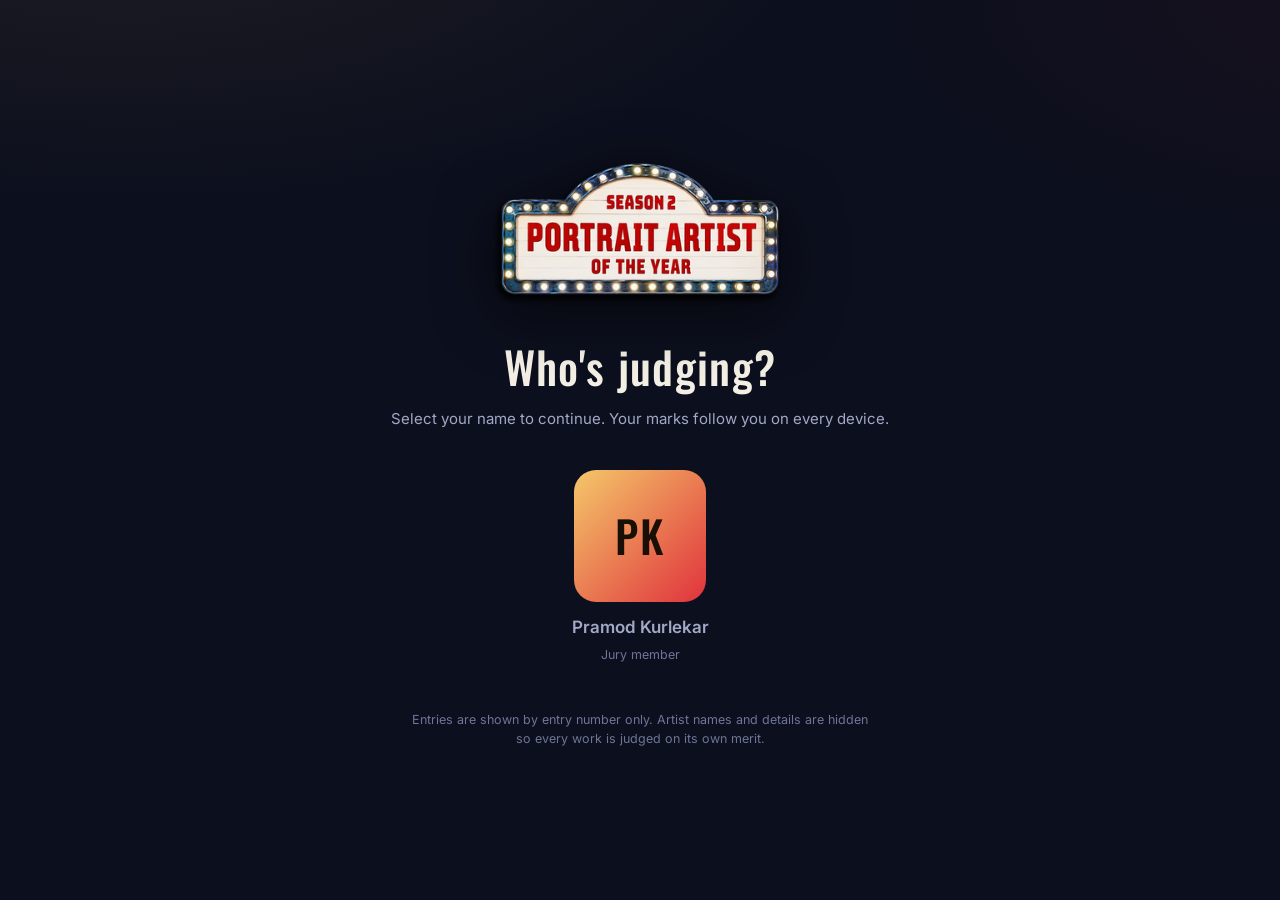
==== index.html @ eff50e2a "PAOTY S2 jury site Co-Authored-By: Claude Opus 5.5 <noreply@anthropic.com> Claude-Session: https://c" ====
<!doctype html>
<html lang="en">
<head>
<meta charset="utf-8">
<meta name="viewport" content="width=device-width, initial-scale=1, viewport-fit=cover">
<title>PAOTY S2 · Jury Panel</title>
<meta name="description" content="Portrait Artist of the Year Season 2 — jury scoring">
<meta name="theme-color" content="#0c0f1d">
<meta name="robots" content="noindex, nofollow">
<link rel="manifest" href="manifest.webmanifest">
<link rel="icon" href="icons/icon-192.png">
<link rel="apple-touch-icon" href="icons/icon-192.png">
<link rel="preconnect" href="https://fonts.googleapis.com">
<link rel="preconnect" href="https://fonts.gstatic.com" crossorigin>
<link href="https://fonts.googleapis.com/css2?family=Cormorant+Garamond:wght@500;600&family=Inter:wght@400;500;600;700&family=Oswald:wght@400;500&display=swap" rel="stylesheet">
<link rel="stylesheet" href="styles.css">
</head>
<body>

<!-- Who's judging? -->
<section id="picker" class="picker hidden">
  <img class="logo" src="logo.png" alt="Portrait Artist of the Year — Season 2">
  <h1>Who's judging?</h1>
  <p>Select your name to continue. Your marks follow you on every device.</p>
  <div class="profiles" id="profiles"></div>
  <div class="foot">Entries are shown by entry number only. Artist names and details are hidden so every work is judged on its own merit.</div>
</section>

<!-- Main app -->
<div id="app" class="hidden">
  <header class="topbar">
    <a class="brand" href="#" data-go="art" aria-label="Home">
      <img src="logo.png" alt="PAOTY Season 2">
      <div class="brand-text"><b>Jury Panel</b>Season 2</div>
    </a>
    <div class="spacer"></div>
    <nav class="tabs" id="tabs">
      <button class="tab active" data-go="art">Artworks <span class="pill" id="pill-art">0/0</span></button>
      <button class="tab" data-go="top">My Top 10</button>
      <button class="tab" data-go="hist">History</button>
    </nav>
    <div class="spacer"></div>
    <div class="sync" id="sync" title=""><i></i><span class="lbl">Starting…</span></div>
    <button class="who" id="who" title="Switch juror"><span class="av"></span><span></span></button>
  </header>

  <main class="wrap">
    <div id="local-banner" class="banner hidden">⚠ Not connected to the online sheet yet. Marks are being saved on this device only.</div>

    <!-- Artworks -->
    <section id="v-art">
      <div class="view-head">
        <div>
          <h1>All Entries</h1>
          <p>Open each artwork and give it marks out of 100.</p>
        </div>
        <div class="progress"><div class="bar"><i id="prog-bar" style="width:0"></i></div><b id="prog-txt">0 of 0 scored</b></div>
      </div>
      <div class="toolbar">
        <div class="seg" id="filter">
          <button class="active" data-f="all">All</button>
          <button data-f="todo">To score</button>
          <button data-f="done">Scored</button>
        </div>
        <label class="search"><span aria-hidden="true">⌕</span><input id="q" type="search" placeholder="Search no. or title" autocomplete="off"></label>
        <select class="sel" id="sort" aria-label="Sort">
          <option value="id">Entry number</option>
          <option value="high">Marks: high → low</option>
          <option value="low">Marks: low → high</option>
        </select>
      </div>
      <div class="grid" id="grid"></div>
      <div class="dl-chip" id="dl" style="margin-top:22px"></div>
    </section>

    <!-- Top 10 -->
    <section id="v-top" class="hidden">
      <div class="view-head">
        <div>
          <h1>My Top 10</h1>
          <p>Built automatically from your marks — highest first. Change a mark and the order updates.</p>
        </div>
      </div>
      <div class="top-layout">
        <div>
          <div class="rank-list" id="ranks"></div>
          <div class="more-scored hidden" id="more"></div>
        </div>
        <aside class="side-card">
          <h3>Send your Top 10</h3>
          <p>The organisers see your marks live. When you're happy with your list, submit it as final. You can still make changes afterwards and submit again.</p>
          <button class="btn" id="submit-final">Submit final Top 10</button>
          <div id="final-note"></div>
        </aside>
      </div>
    </section>

    <!-- History -->
    <section id="v-hist" class="hidden">
      <div class="view-head">
        <div>
          <h1>History</h1>
          <p>Every change you've made, on any of your devices.</p>
        </div>
      </div>
      <div class="timeline" id="timeline"></div>
    </section>
  </main>

  <nav class="bottomnav" id="bottomnav">
    <button class="tab active" data-go="art"><svg viewBox="0 0 24 24" fill="none" stroke="currentColor" stroke-width="1.8"><rect x="3" y="3" width="7" height="9" rx="1.5"/><rect x="14" y="3" width="7" height="5" rx="1.5"/><rect x="14" y="12" width="7" height="9" rx="1.5"/><rect x="3" y="16" width="7" height="5" rx="1.5"/></svg>Artworks<span class="pill" id="pill-art-m">0</span></button>
    <button class="tab" data-go="top"><svg viewBox="0 0 24 24" fill="none" stroke="currentColor" stroke-width="1.8"><path d="M8 21h8M12 17v4M7 4h10v5a5 5 0 0 1-10 0V4Z"/><path d="M17 5h3v2a3 3 0 0 1-3 3M7 5H4v2a3 3 0 0 0 3 3"/></svg>Top 10</button>
    <button class="tab" data-go="hist"><svg viewBox="0 0 24 24" fill="none" stroke="currentColor" stroke-width="1.8"><circle cx="12" cy="12" r="9"/><path d="M12 7v5l3 2"/></svg>History</button>
  </nav>
</div>

<!-- Artwork detail -->
<section class="detail" id="detail" aria-modal="true" role="dialog">
  <div class="d-art">
    <img id="d-img" alt="">
    <div class="zoom-hint">⤢ Tap the photo to view full screen &amp; zoom</div>
  </div>
  <div class="d-side">
    <div class="d-head">
      <button class="icon-btn" id="d-close" aria-label="Back to all entries">←</button>
      <div class="d-pos" id="d-pos"></div>
      <button class="icon-btn" id="d-prev" aria-label="Previous entry">‹</button>
      <button class="icon-btn" id="d-next" aria-label="Next entry">›</button>
    </div>
    <div class="d-body">
      <div class="d-id" id="d-id"></div>
      <h2 class="d-title" id="d-title"></h2>
      <div class="d-label">Artwork description</div>
      <div class="d-desc" id="d-desc"></div>
    </div>
    <div class="d-score">
      <div class="d-label">Your marks</div>
      <div class="score-row">
        <button class="step" id="s-minus" aria-label="Minus one">−</button>
        <div class="score-num"><input id="s-input" type="number" min="0" max="100" inputmode="numeric" placeholder="—" aria-label="Marks out of 100"><span>/100</span></div>
        <button class="step" id="s-plus" aria-label="Plus one">+</button>
        <input type="range" class="slider" id="s-range" min="0" max="100" step="1" aria-label="Marks slider">
      </div>
      <div class="score-foot">
        <span class="standing" id="s-standing">Not scored yet</span>
        <span><span class="saved" id="s-saved">✓ Saved</span> <button class="link-btn" id="s-clear">Clear marks</button></span>
      </div>
    </div>
  </div>
</section>

<div class="toast" id="toast"></div>

<script src="config.js"></script>
<script src="shared.js"></script>
<script src="app.js"></script>
</body>
</html>
---- styles.css ----
/* PAOTY S2 — Jury Panel */
:root {
  --bg: #0c0f1d;
  --bg-2: #11152a;
  --surface: #161b33;
  --surface-2: #1d2342;
  --line: #2a3158;
  --line-soft: #222846;
  --text: #f3efe4;
  --muted: #a2a8c6;
  --faint: #6e7598;
  --gold: #f4c76a;
  --gold-soft: rgba(244, 199, 106, .14);
  --red: #e0333c;
  --red-soft: rgba(224, 51, 60, .16);
  --green: #4fd29a;
  --radius: 14px;
  --radius-sm: 10px;
  --shadow: 0 10px 30px rgba(0, 0, 0, .35);
  --display: 'Oswald', 'Arial Narrow', sans-serif;
  --body: 'Inter', system-ui, -apple-system, 'Segoe UI', Roboto, sans-serif;
  --serif: 'Cormorant Garamond', Georgia, serif;
  color-scheme: dark;
}
* { box-sizing: border-box; }
html { -webkit-text-size-adjust: 100%; }
body {
  margin: 0; background: var(--bg); color: var(--text); font: 15px/1.55 var(--body);
  background-image: radial-gradient(1200px 500px at 10% -10%, rgba(244, 199, 106, .07), transparent 60%),
    radial-gradient(900px 400px at 110% 0%, rgba(224, 51, 60, .06), transparent 60%);
  background-attachment: fixed; min-height: 100vh; overflow-x: hidden;
}
body.no-scroll { overflow: hidden; }
button { font: inherit; color: inherit; cursor: pointer; }
input, select { font: inherit; color: inherit; }
img { display: block; max-width: 100%; }
a { color: var(--gold); }
.hidden { display: none !important; }
.sr-only { position: absolute; width: 1px; height: 1px; overflow: hidden; clip: rect(0 0 0 0); }

/* ---------- header ---------- */
.topbar {
  position: sticky; top: 0; z-index: 30; display: flex; align-items: center; gap: 14px;
  padding: 10px max(16px, env(safe-area-inset-left)); padding-top: max(10px, env(safe-area-inset-top));
  background: rgba(12, 15, 29, .86); backdrop-filter: blur(14px); -webkit-backdrop-filter: blur(14px);
  border-bottom: 1px solid var(--line-soft);
}
.brand { display: flex; align-items: center; gap: 12px; min-width: 0; text-decoration: none; color: inherit; }
.brand img { height: 40px; width: auto; flex: none; filter: drop-shadow(0 2px 8px rgba(0, 0, 0, .4)); }
.brand-text { font-family: var(--display); letter-spacing: .08em; text-transform: uppercase; font-size: 13px; color: var(--muted); white-space: nowrap; }
.brand-text b { display: block; color: var(--text); font-weight: 500; font-size: 15px; letter-spacing: .06em; }
.topbar .spacer { flex: 1; }
.tabs { display: flex; gap: 4px; background: var(--bg-2); border: 1px solid var(--line-soft); padding: 4px; border-radius: 999px; }
.tab {
  border: 0; background: transparent; padding: 7px 16px; border-radius: 999px; color: var(--muted);
  font-weight: 600; font-size: 14px; display: flex; align-items: center; gap: 7px; white-space: nowrap;
}
.tab:hover { color: var(--text); }
.tab.active { background: var(--surface-2); color: var(--text); box-shadow: inset 0 0 0 1px var(--line); }
.tab .pill { font-size: 11px; background: var(--gold-soft); color: var(--gold); padding: 1px 7px; border-radius: 999px; }
.tab svg { width: 17px; height: 17px; }
.who {
  display: flex; align-items: center; gap: 9px; border: 1px solid var(--line); background: var(--surface);
  padding: 4px 12px 4px 4px; border-radius: 999px;
}
.who .av { width: 30px; height: 30px; font-size: 12px; }
.who span { font-weight: 600; font-size: 13.5px; white-space: nowrap; }
.sync { display: flex; align-items: center; gap: 7px; font-size: 12.5px; color: var(--muted); white-space: nowrap; }
.sync i { width: 8px; height: 8px; border-radius: 50%; background: var(--faint); flex: none; }
.sync.ok i { background: var(--green); box-shadow: 0 0 0 3px rgba(79, 210, 154, .15); }
.sync.busy i { background: var(--gold); animation: pulse 1s infinite; }
.sync.off i { background: var(--red); }
@keyframes pulse { 50% { opacity: .35; } }

.av {
  border-radius: 50%; display: grid; place-items: center; font-family: var(--display); font-weight: 500;
  background: linear-gradient(135deg, #f4c76a, #e0333c); color: #1a0f05; letter-spacing: .04em; flex: none;
}

/* bottom nav on phones */
.bottomnav { display: none; }

/* ---------- layout ---------- */
.wrap { max-width: 1320px; margin: 0 auto; padding: 22px max(16px, env(safe-area-inset-left)) 90px; }
.view-head { display: flex; align-items: flex-end; justify-content: space-between; gap: 16px; flex-wrap: wrap; margin-bottom: 18px; }
.view-head h1 { font-family: var(--display); font-weight: 500; letter-spacing: .03em; font-size: 30px; margin: 0; line-height: 1.1; }
.view-head p { margin: 4px 0 0; color: var(--muted); }
.banner {
  display: flex; gap: 10px; align-items: flex-start; padding: 11px 14px; border-radius: var(--radius-sm);
  background: var(--gold-soft); border: 1px solid rgba(244, 199, 106, .3); color: #f8dfa6; font-size: 13.5px; margin-bottom: 16px;
}

/* progress */
.progress { display: flex; align-items: center; gap: 12px; min-width: 240px; }
.progress .bar { flex: 1; height: 8px; border-radius: 99px; background: var(--surface-2); overflow: hidden; }
.progress .bar i { display: block; height: 100%; background: linear-gradient(90deg, var(--gold), #f19a4c); border-radius: 99px; transition: width .4s; }
.progress b { font-variant-numeric: tabular-nums; font-size: 14px; white-space: nowrap; }

/* toolbar */
.toolbar { display: flex; gap: 10px; flex-wrap: wrap; align-items: center; margin-bottom: 18px; }
.seg { display: flex; background: var(--bg-2); border: 1px solid var(--line-soft); border-radius: 10px; padding: 3px; }
.seg button { border: 0; background: none; padding: 6px 12px; border-radius: 7px; color: var(--muted); font-size: 13.5px; font-weight: 600; white-space: nowrap; }
.seg button.active { background: var(--surface-2); color: var(--text); }
.search {
  flex: 1; min-width: 180px; display: flex; align-items: center; gap: 8px; background: var(--bg-2);
  border: 1px solid var(--line-soft); border-radius: 10px; padding: 0 12px;
}
.search input { border: 0; outline: 0; background: none; padding: 9px 0; width: 100%; }
.search:focus-within { border-color: var(--gold); }
select.sel { background: var(--bg-2); border: 1px solid var(--line-soft); border-radius: 10px; padding: 8px 10px; outline: 0; }

/* ---------- grid of artworks ---------- */
.grid { display: grid; grid-template-columns: repeat(auto-fill, minmax(230px, 1fr)); gap: 18px; }
.card {
  position: relative; background: var(--surface); border: 1px solid var(--line-soft); border-radius: var(--radius);
  overflow: hidden; cursor: pointer; transition: transform .18s, border-color .18s, box-shadow .18s; text-align: left; padding: 0;
  display: flex; flex-direction: column;
}
.card:hover { transform: translateY(-3px); border-color: var(--line); box-shadow: var(--shadow); }
.card:focus-visible { outline: 2px solid var(--gold); outline-offset: 2px; }
.card .ph { aspect-ratio: 4/5; background: #0a0d18; overflow: hidden; position: relative; }
.card .ph img { width: 100%; height: 100%; object-fit: cover; transition: transform .5s; }
.card:hover .ph img { transform: scale(1.04); }
.card .meta { padding: 11px 13px 13px; display: flex; flex-direction: column; gap: 3px; }
.card .id { font-family: var(--display); letter-spacing: .1em; font-size: 12px; color: var(--gold); }
.card .ttl { font-weight: 600; font-size: 14.5px; line-height: 1.3; display: -webkit-box; -webkit-line-clamp: 2; -webkit-box-orient: vertical; overflow: hidden; }
.mark-badge {
  position: absolute; top: 10px; right: 10px; min-width: 46px; padding: 5px 9px; border-radius: 10px; text-align: center;
  font-family: var(--display); font-size: 19px; line-height: 1; font-weight: 500;
  background: rgba(12, 15, 29, .82); backdrop-filter: blur(6px); border: 1px solid var(--line);
}
.mark-badge small { display: block; font-family: var(--body); font-size: 9.5px; color: var(--muted); letter-spacing: .06em; margin-top: 2px; }
.mark-badge.none { font-family: var(--body); font-size: 11.5px; font-weight: 600; color: var(--muted); padding: 6px 9px; }
.rank-badge {
  position: absolute; top: 10px; left: 10px; padding: 5px 9px; border-radius: 10px; font-weight: 700; font-size: 12px;
  background: var(--gold); color: #1d1405; box-shadow: 0 4px 14px rgba(244, 199, 106, .35);
}
.empty { text-align: center; color: var(--muted); padding: 60px 20px; border: 1px dashed var(--line); border-radius: var(--radius); }
.empty b { display: block; color: var(--text); font-size: 17px; margin-bottom: 4px; }

/* ---------- detail ---------- */
.detail { position: fixed; inset: 0; z-index: 50; background: var(--bg); display: none; }
.detail.open { display: grid; grid-template-columns: minmax(0, 1.25fr) minmax(360px, .75fr); }
.d-art { position: relative; background: #070912; display: flex; align-items: center; justify-content: center; overflow: hidden; }
.d-art img { max-width: 100%; max-height: 100%; object-fit: contain; cursor: zoom-in; transition: opacity .25s; }
.d-art img.loading { opacity: .35; }
.d-art .zoom-hint {
  position: absolute; bottom: 16px; left: 50%; transform: translateX(-50%); background: rgba(12, 15, 29, .8); border: 1px solid var(--line);
  padding: 7px 14px; border-radius: 999px; font-size: 13px; display: flex; gap: 7px; align-items: center; pointer-events: none; white-space: nowrap;
}
.d-side { display: flex; flex-direction: column; min-height: 0; border-left: 1px solid var(--line-soft); background: var(--bg-2); }
.d-head { display: flex; align-items: center; gap: 8px; padding: 12px 16px; border-bottom: 1px solid var(--line-soft); padding-top: max(12px, env(safe-area-inset-top)); }
.icon-btn {
  width: 40px; height: 40px; border-radius: 11px; border: 1px solid var(--line); background: var(--surface);
  display: grid; place-items: center; font-size: 18px; flex: none;
}
.icon-btn:hover { border-color: var(--gold); }
.icon-btn:disabled { opacity: .35; cursor: default; border-color: var(--line); }
.d-pos { flex: 1; text-align: center; color: var(--muted); font-size: 13px; }
.d-body { flex: 1; overflow: auto; padding: 22px 22px 10px; }
.d-id { font-family: var(--display); color: var(--gold); letter-spacing: .14em; font-size: 13px; }
.d-title { font-family: var(--serif); font-weight: 600; font-size: 32px; line-height: 1.12; margin: 6px 0 14px; }
.d-label { text-transform: uppercase; letter-spacing: .12em; font-size: 11px; color: var(--faint); font-weight: 700; margin-bottom: 6px; }
.d-desc { white-space: pre-line; color: #dcd8cc; font-size: 15px; line-height: 1.7; }
.d-desc.empty-desc { color: var(--faint); font-style: italic; }
.d-score { border-top: 1px solid var(--line-soft); padding: 16px 22px; padding-bottom: max(16px, env(safe-area-inset-bottom)); background: var(--surface); }
.score-row { display: flex; align-items: center; gap: 14px; }
.score-num {
  display: flex; align-items: baseline; gap: 4px; min-width: 112px;
}
.score-num input {
  width: 86px; background: var(--bg); border: 1px solid var(--line); border-radius: 12px; padding: 6px 8px; text-align: center;
  font-family: var(--display); font-size: 34px; line-height: 1.1; outline: 0; -moz-appearance: textfield;
}
.score-num input::-webkit-outer-spin-button, .score-num input::-webkit-inner-spin-button { -webkit-appearance: none; }
.score-num input:focus { border-color: var(--gold); }
.score-num span { color: var(--muted); font-size: 14px; }
.step { width: 40px; height: 40px; border-radius: 11px; border: 1px solid var(--line); background: var(--bg); font-size: 20px; flex: none; }
.step:hover { border-color: var(--gold); }
input[type=range].slider { flex: 1; accent-color: var(--gold); height: 28px; min-width: 60px; }
.score-foot { display: flex; justify-content: space-between; align-items: center; margin-top: 10px; gap: 10px; font-size: 13px; color: var(--muted); flex-wrap: wrap; }
.score-foot .standing b { color: var(--gold); }
.link-btn { border: 0; background: none; color: var(--muted); text-decoration: underline; padding: 4px; font-size: 13px; }
.link-btn:hover { color: var(--red); }
.saved { color: var(--green); font-weight: 600; opacity: 0; transition: opacity .3s; }
.saved.show { opacity: 1; }

/* ---------- top 10 ---------- */
.top-layout { display: grid; grid-template-columns: minmax(0, 1fr) 320px; gap: 22px; align-items: start; }
.rank-list { display: flex; flex-direction: column; gap: 10px; }
.rank-item {
  display: grid; grid-template-columns: 54px 74px minmax(0, 1fr) auto auto; gap: 14px; align-items: center;
  background: var(--surface); border: 1px solid var(--line-soft); border-radius: var(--radius); padding: 10px 12px; transition: border-color .2s, transform .25s;
}
.rank-item:hover { border-color: var(--line); }
.rank-item.flash { animation: flash 1s; }
@keyframes flash { 0% { border-color: var(--gold); box-shadow: 0 0 0 3px var(--gold-soft); } }
.rank-no { font-family: var(--display); font-size: 30px; text-align: center; color: var(--muted); line-height: 1; }
.rank-item:nth-child(1) .rank-no { color: var(--gold); }
.rank-item:nth-child(2) .rank-no { color: #d9dde9; }
.rank-item:nth-child(3) .rank-no { color: #e2a173; }
.rank-item .th { width: 74px; height: 74px; border-radius: 10px; overflow: hidden; background: #0a0d18; cursor: zoom-in; }
.rank-item .th img { width: 100%; height: 100%; object-fit: cover; }
.rank-item .info { min-width: 0; cursor: pointer; }
.rank-item .info .id { font-family: var(--display); letter-spacing: .1em; color: var(--gold); font-size: 12px; }
.rank-item .info .ttl { font-weight: 600; white-space: nowrap; overflow: hidden; text-overflow: ellipsis; }
.rank-item .info .tie { font-size: 12px; color: var(--muted); }
.rank-mark { font-family: var(--display); font-size: 26px; text-align: right; min-width: 56px; }
.rank-mark small { font-family: var(--body); font-size: 12px; color: var(--muted); }
.tie-btns { display: flex; flex-direction: column; gap: 4px; }
.tie-btns button { width: 32px; height: 26px; border-radius: 7px; border: 1px solid var(--line); background: var(--bg); font-size: 12px; }
.tie-btns button:hover:not(:disabled) { border-color: var(--gold); color: var(--gold); }
.tie-btns button:disabled { opacity: .2; cursor: default; }
.rank-empty-slot {
  display: grid; grid-template-columns: 54px 1fr; gap: 14px; align-items: center; padding: 14px 12px;
  border: 1px dashed var(--line); border-radius: var(--radius); color: var(--faint);
}
.rank-empty-slot .rank-no { font-size: 24px; color: var(--line); }
.side-card { background: var(--surface); border: 1px solid var(--line-soft); border-radius: var(--radius); padding: 18px; position: sticky; top: 86px; }
.side-card h3 { margin: 0 0 6px; font-family: var(--display); font-weight: 500; letter-spacing: .04em; font-size: 19px; }
.side-card p { color: var(--muted); margin: 0 0 14px; font-size: 13.5px; }
.btn {
  border: 0; border-radius: 12px; padding: 12px 18px; font-weight: 700; display: inline-flex; align-items: center; justify-content: center; gap: 8px;
  background: var(--gold); color: #1d1405; width: 100%; font-size: 15px; transition: filter .2s;
}
.btn:hover { filter: brightness(1.08); }
.btn:disabled { opacity: .45; cursor: default; filter: none; }
.btn.ghost { background: transparent; color: var(--text); border: 1px solid var(--line); }
.btn.small { width: auto; padding: 8px 14px; font-size: 13.5px; border-radius: 10px; }
.final-note { margin-top: 12px; font-size: 13px; padding: 10px 12px; border-radius: 10px; background: rgba(79, 210, 154, .1); border: 1px solid rgba(79, 210, 154, .3); color: #a9ecd0; }
.final-note.changed { background: var(--gold-soft); border-color: rgba(244, 199, 106, .3); color: #f8dfa6; }
.more-scored { margin-top: 28px; }
.more-scored h3 { font-family: var(--display); font-weight: 500; letter-spacing: .04em; color: var(--muted); font-size: 16px; margin: 0 0 10px; }
.mini-list { display: flex; flex-direction: column; gap: 6px; }
.mini-row { display: grid; grid-template-columns: 40px 44px 1fr auto; gap: 12px; align-items: center; padding: 6px 10px; border-radius: 10px; background: var(--bg-2); cursor: pointer; }
.mini-row:hover { background: var(--surface); }
.mini-row .n { color: var(--faint); font-variant-numeric: tabular-nums; text-align: center; }
.mini-row img { width: 44px; height: 44px; border-radius: 8px; object-fit: cover; }
.mini-row .t { white-space: nowrap; overflow: hidden; text-overflow: ellipsis; font-size: 14px; }
.mini-row .t b { font-family: var(--display); font-weight: 400; color: var(--gold); letter-spacing: .08em; font-size: 12px; margin-right: 8px; }
.mini-row .m { font-family: var(--display); font-size: 18px; }

/* ---------- history ---------- */
.timeline { display: flex; flex-direction: column; gap: 0; max-width: 760px; }
.tl-row { display: grid; grid-template-columns: 130px 20px 1fr; gap: 12px; align-items: start; }
.tl-time { color: var(--muted); font-size: 13px; text-align: right; padding-top: 12px; }
.tl-dot { position: relative; height: 100%; }
.tl-dot::before { content: ''; position: absolute; left: 9px; top: 0; bottom: 0; width: 2px; background: var(--line-soft); }
.tl-dot::after { content: ''; position: absolute; left: 4px; top: 16px; width: 12px; height: 12px; border-radius: 50%; background: var(--surface-2); border: 2px solid var(--gold); }
.tl-card { background: var(--surface); border: 1px solid var(--line-soft); border-radius: 12px; padding: 10px 14px; margin: 6px 0; }
.tl-card .what { font-weight: 600; }
.tl-card .what b { font-family: var(--display); font-weight: 400; color: var(--gold); letter-spacing: .08em; }
.tl-card .sub { font-size: 12.5px; color: var(--faint); }
.delta-up { color: var(--green); } .delta-down { color: var(--red); }

/* ---------- profile picker ---------- */
.picker { min-height: 100vh; display: flex; flex-direction: column; align-items: center; justify-content: center; padding: 30px 20px; text-align: center; }
.picker .logo { width: min(300px, 70vw); margin-bottom: 26px; filter: drop-shadow(0 12px 30px rgba(0, 0, 0, .55)); }
.picker h1 { font-family: var(--display); font-weight: 500; font-size: clamp(28px, 5vw, 44px); letter-spacing: .03em; margin: 0 0 6px; }
.picker p { color: var(--muted); margin: 0 0 34px; }
.profiles { display: flex; gap: 26px; flex-wrap: wrap; justify-content: center; }
.profile { background: none; border: 0; display: flex; flex-direction: column; align-items: center; gap: 12px; padding: 6px; }
.profile .av { width: 132px; height: 132px; border-radius: 22px; font-size: 44px; transition: transform .2s, box-shadow .2s; box-shadow: 0 0 0 3px transparent; }
.profile:hover .av, .profile:focus-visible .av { transform: scale(1.05); box-shadow: 0 0 0 3px var(--text); }
.profile:focus-visible { outline: none; }
.profile span { font-size: 17px; color: var(--muted); font-weight: 600; transition: color .2s; }
.profile:hover span { color: var(--text); }
.profile small { color: var(--faint); font-size: 12.5px; margin-top: -8px; }
.picker .foot { margin-top: 40px; color: var(--faint); font-size: 12.5px; max-width: 460px; }

/* ---------- full-screen viewer ---------- */
.viewer { position: fixed; inset: 0; z-index: 100; background: #000; display: none; user-select: none; -webkit-user-select: none; }
.viewer.open { display: block; }
.v-stage { position: absolute; inset: 0; display: flex; align-items: center; justify-content: center; overflow: hidden; touch-action: none; cursor: zoom-in; }
.viewer.zoomed .v-stage { cursor: grab; }
.viewer.zoomed .v-stage:active { cursor: grabbing; }
.v-img { max-width: 100vw; max-height: 100vh; object-fit: contain; transform-origin: center center; will-change: transform; transition: opacity .25s; pointer-events: none; }
.v-img.loading { opacity: .3; }
.v-top {
  position: absolute; top: 0; left: 0; right: 0; display: flex; align-items: center; gap: 12px; padding: 12px 14px;
  padding-top: max(12px, env(safe-area-inset-top)); background: linear-gradient(rgba(0, 0, 0, .7), transparent);
}
.v-cap { flex: 1; min-width: 0; font-size: 14px; white-space: nowrap; overflow: hidden; text-overflow: ellipsis; }
.v-cap b { font-family: var(--display); font-weight: 400; color: var(--gold); letter-spacing: .1em; margin-right: 8px; }
.v-tools { display: flex; gap: 6px; }
.v-btn { min-width: 40px; height: 40px; padding: 0 10px; border-radius: 11px; border: 1px solid rgba(255, 255, 255, .18); background: rgba(20, 22, 35, .7); font-size: 18px; backdrop-filter: blur(6px); }
.v-btn:hover { border-color: var(--gold); }
.v-zoom { font-size: 13px; font-variant-numeric: tabular-nums; min-width: 58px; }
.v-nav {
  position: absolute; top: 50%; transform: translateY(-50%); width: 50px; height: 70px; border-radius: 14px; border: 1px solid rgba(255, 255, 255, .15);
  background: rgba(20, 22, 35, .55); font-size: 34px; line-height: 1; backdrop-filter: blur(6px);
}
.v-nav:hover { border-color: var(--gold); }
.v-prev { left: 14px; } .v-next { right: 14px; }
.viewer.single .v-nav, .viewer.single .v-count { display: none; }
.viewer.zoomed .v-nav, .viewer.zoomed .v-hint { opacity: 0; pointer-events: none; }
.v-hint { position: absolute; bottom: max(18px, env(safe-area-inset-bottom)); left: 50%; transform: translateX(-50%); font-size: 12.5px; color: rgba(255, 255, 255, .6); white-space: nowrap; transition: opacity .3s; }
.v-count { position: absolute; bottom: max(18px, env(safe-area-inset-bottom)); right: 18px; font-size: 13px; color: rgba(255, 255, 255, .7); }

/* toast */
.toast {
  position: fixed; left: 50%; bottom: 26px; transform: translate(-50%, 20px); opacity: 0; z-index: 200; transition: .3s;
  background: var(--surface-2); border: 1px solid var(--line); padding: 10px 18px; border-radius: 12px; box-shadow: var(--shadow); font-size: 14px; pointer-events: none;
}
.toast.show { opacity: 1; transform: translate(-50%, 0); }

/* offline download chip */
.dl-chip { font-size: 12.5px; color: var(--muted); display: flex; align-items: center; gap: 8px; }
.dl-chip button { border: 1px solid var(--line); background: var(--surface); padding: 5px 10px; border-radius: 8px; font-size: 12.5px; }

/* ---------- responsive ---------- */
@media (max-width: 1080px) {
  .top-layout { grid-template-columns: 1fr; }
  .side-card { position: static; }
}
@media (max-width: 900px) {
  .detail.open { grid-template-columns: 1fr; grid-template-rows: minmax(260px, 46vh) minmax(0, 1fr); }
  .d-side { border-left: 0; border-top: 1px solid var(--line-soft); }
  .d-art .back-floating { display: grid; }
  .d-title { font-size: 26px; }
}
@media (max-width: 760px) {
  body { font-size: 14.5px; }
  .topbar .tabs, .topbar .sync .lbl, .brand-text { display: none; }
  .brand img { height: 34px; }
  .who span { max-width: 110px; overflow: hidden; text-overflow: ellipsis; }
  .bottomnav {
    display: flex; position: fixed; bottom: 0; left: 0; right: 0; z-index: 40; background: rgba(17, 21, 42, .96); backdrop-filter: blur(12px);
    border-top: 1px solid var(--line-soft); padding: 6px 8px; padding-bottom: max(6px, env(safe-area-inset-bottom));
  }
  .bottomnav .tab { flex: 1; flex-direction: column; gap: 2px; font-size: 11.5px; padding: 6px 4px; border-radius: 12px; }
  .bottomnav .tab svg { width: 21px; height: 21px; }
  .bottomnav .tab .pill { position: absolute; top: 2px; left: calc(50% + 10px); font-size: 10px; padding: 0 6px; }
  .bottomnav .tab { position: relative; }
  .wrap { padding-top: 16px; padding-bottom: 100px; }
  .view-head h1 { font-size: 25px; }
  .grid { grid-template-columns: repeat(2, minmax(0, 1fr)); gap: 12px; }
  .card .meta { padding: 9px 10px 11px; }
  .card .ttl { font-size: 13.5px; }
  .mark-badge { font-size: 16px; min-width: 40px; top: 8px; right: 8px; }
  .rank-item { grid-template-columns: 34px 58px minmax(0, 1fr) auto; gap: 10px; padding: 8px 10px; }
  .rank-item .th { width: 58px; height: 58px; }
  .rank-no { font-size: 22px; }
  .rank-mark { font-size: 21px; min-width: 0; }
  .tie-btns { grid-column: 4; flex-direction: row; justify-content: flex-end; }
  .rank-item .tie-btns:empty { display: none; }
  .tl-row { grid-template-columns: 78px 20px 1fr; gap: 8px; }
  .tl-time { font-size: 11.5px; }
  .d-body { padding: 16px 16px 8px; }
  .d-score { padding: 12px 14px; padding-bottom: max(12px, env(safe-area-inset-bottom)); }
  .score-row { gap: 8px; }
  .score-num { min-width: 0; }
  .score-num input { width: 74px; font-size: 28px; }
  .profile .av { width: 112px; height: 112px; font-size: 38px; }
  .v-nav { display: none; }
  .v-hint { left: 16px; transform: none; font-size: 12px; }
  .v-hint .long { display: none; }
  .sync.off .lbl { display: inline; font-size: 11.5px; }
  .v-tools .v-btn[data-a=fs] { display: none; }
}
@media (prefers-reduced-motion: reduce) { * { transition: none !important; animation: none !important; } }

.v-hint .short { display: none; }
@media (max-width: 760px) { .v-hint .short { display: inline; } }
.btn.done, .btn.done:disabled { background: rgba(79, 210, 154, .12); color: var(--green); border: 1px solid rgba(79, 210, 154, .35); opacity: 1; }
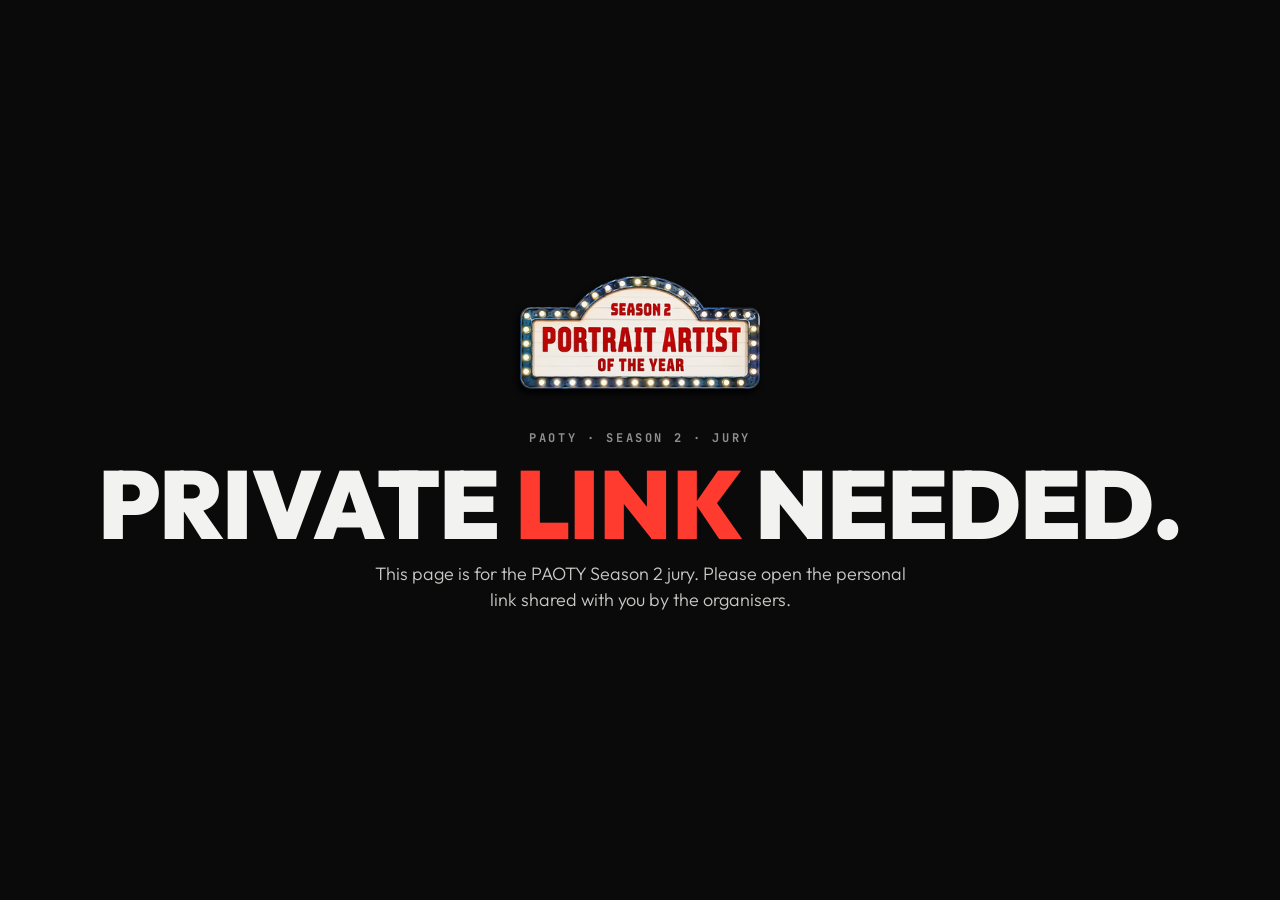
==== commit 49dd36e1: "Redesign in the 181° Review Desk style Co-Authored-By: Claude Opus 5.5 <noreply@anthropic.com> Claud" ====
--- a/index.html
+++ b/index.html
@@ -5,55 +5,63 @@
 <meta name="viewport" content="width=device-width, initial-scale=1, viewport-fit=cover">
 <title>PAOTY S2 · Jury Panel</title>
 <meta name="description" content="Portrait Artist of the Year Season 2 — jury scoring">
-<meta name="theme-color" content="#0c0f1d">
+<meta name="theme-color" content="#0a0a0a">
 <meta name="robots" content="noindex, nofollow">
 <link rel="manifest" href="manifest.webmanifest">
 <link rel="icon" href="icons/icon-192.png">
 <link rel="apple-touch-icon" href="icons/icon-192.png">
 <link rel="preconnect" href="https://fonts.googleapis.com">
 <link rel="preconnect" href="https://fonts.gstatic.com" crossorigin>
-<link href="https://fonts.googleapis.com/css2?family=Cormorant+Garamond:wght@500;600&family=Inter:wght@400;500;600;700&family=Oswald:wght@400;500&display=swap" rel="stylesheet">
+<link href="https://fonts.googleapis.com/css2?family=Outfit:wght@300;400;600;700;800;900&family=JetBrains+Mono:wght@400;700&family=Instrument+Serif:ital@0;1&display=swap" rel="stylesheet">
 <link rel="stylesheet" href="styles.css">
 </head>
 <body>
 
+<!-- Locked: link without the jury code -->
+<section id="locked" class="picker hidden">
+  <img class="logo" src="logo.png" alt="Portrait Artist of the Year — Season 2">
+  <div class="eyebrow">PAOTY · Season 2 · Jury</div>
+  <h1>Private <em>link</em> needed.</h1>
+  <p>This page is for the PAOTY Season 2 jury. Please open the personal link shared with you by the organisers.</p>
+</section>
+
 <!-- Who's judging? -->
 <section id="picker" class="picker hidden">
   <img class="logo" src="logo.png" alt="Portrait Artist of the Year — Season 2">
-  <h1>Who's judging?</h1>
+  <div class="eyebrow">PAOTY · Season 2 · Jury panel</div>
+  <h1>Who's <em>judging?</em></h1>
   <p>Select your name to continue. Your marks follow you on every device.</p>
   <div class="profiles" id="profiles"></div>
-  <div class="foot">Entries are shown by entry number only. Artist names and details are hidden so every work is judged on its own merit.</div>
+  <div class="foot">Entries are shown by entry number only. Artist names and details are hidden, so every work is judged on its own merit.</div>
 </section>
 
 <!-- Main app -->
 <div id="app" class="hidden">
   <header class="topbar">
-    <a class="brand" href="#" data-go="art" aria-label="Home">
-      <img src="logo.png" alt="PAOTY Season 2">
-      <div class="brand-text"><b>Jury Panel</b>Season 2</div>
-    </a>
-    <div class="spacer"></div>
-    <nav class="tabs" id="tabs">
-      <button class="tab active" data-go="art">Artworks <span class="pill" id="pill-art">0/0</span></button>
-      <button class="tab" data-go="top">My Top 10</button>
-      <button class="tab" data-go="hist">History</button>
-    </nav>
+    <a class="brand" href="#" data-go="art" aria-label="Home"><img src="logo.png" alt="PAOTY Season 2"></a>
+    <div class="eyebrow top-eyebrow">Jury panel · Season 2</div>
     <div class="spacer"></div>
     <div class="sync" id="sync" title=""><i></i><span class="lbl">Starting…</span></div>
     <button class="who" id="who" title="Switch juror"><span class="av"></span><span></span></button>
   </header>
 
+  <div class="wrap">
+    <nav class="tabs" id="tabs" role="tablist" aria-label="Sections">
+      <button class="tab active" data-go="art" role="tab"><b>01 · Score</b>Artworks<span id="pill-art">0 of 0 scored</span></button>
+      <button class="tab" data-go="top" role="tab"><b>02 · Live</b>My Top 10<span id="pill-top">Built from your marks</span></button>
+      <button class="tab" data-go="hist" role="tab"><b>03 · Log</b>History<span>Every change, every device</span></button>
+    </nav>
+  </div>
+
   <main class="wrap">
-    <div id="local-banner" class="banner hidden">⚠ Not connected to the online sheet yet. Marks are being saved on this device only.</div>
+    <div id="local-banner" class="banner hidden">Not connected to the online sheet yet. Marks are being saved on this device only.</div>
 
     <!-- Artworks -->
     <section id="v-art">
-      <div class="view-head">
-        <div>
-          <h1>All Entries</h1>
-          <p>Open each artwork and give it marks out of 100.</p>
-        </div>
+      <div class="day">
+        <div class="eyebrow">Blind judging · Marks out of 100</div>
+        <h1>All <em>entries.</em></h1>
+        <p class="sub">Open each artwork, read the artist's note and give it marks out of 100. Every mark saves instantly and builds your Top 10.</p>
         <div class="progress"><div class="bar"><i id="prog-bar" style="width:0"></i></div><b id="prog-txt">0 of 0 scored</b></div>
       </div>
       <div class="toolbar">
@@ -70,16 +78,15 @@
         </select>
       </div>
       <div class="grid" id="grid"></div>
-      <div class="dl-chip" id="dl" style="margin-top:22px"></div>
+      <div class="dl-chip" id="dl"></div>
     </section>
 
     <!-- Top 10 -->
     <section id="v-top" class="hidden">
-      <div class="view-head">
-        <div>
-          <h1>My Top 10</h1>
-          <p>Built automatically from your marks — highest first. Change a mark and the order updates.</p>
-        </div>
+      <div class="day">
+        <div class="eyebrow">Live · highest marks first</div>
+        <h1>My <em>Top 10.</em></h1>
+        <p class="sub">Built automatically from your marks. Change a mark and the order updates. Same marks? Use the arrows to set who goes first.</p>
       </div>
       <div class="top-layout">
         <div>
@@ -87,7 +94,8 @@
           <div class="more-scored hidden" id="more"></div>
         </div>
         <aside class="side-card">
-          <h3>Send your Top 10</h3>
+          <div class="eyebrow">Send to organisers</div>
+          <h3>Submit your <em>Top 10</em></h3>
           <p>The organisers see your marks live. When you're happy with your list, submit it as final. You can still make changes afterwards and submit again.</p>
           <button class="btn" id="submit-final">Submit final Top 10</button>
           <div id="final-note"></div>
@@ -97,11 +105,10 @@
 
     <!-- History -->
     <section id="v-hist" class="hidden">
-      <div class="view-head">
-        <div>
-          <h1>History</h1>
-          <p>Every change you've made, on any of your devices.</p>
-        </div>
+      <div class="day">
+        <div class="eyebrow">Synced across your devices</div>
+        <h1>Change <em>log.</em></h1>
+        <p class="sub">Every mark and ranking change you've made, newest first.</p>
       </div>
       <div class="timeline" id="timeline"></div>
     </section>
@@ -118,7 +125,7 @@
 <section class="detail" id="detail" aria-modal="true" role="dialog">
   <div class="d-art">
     <img id="d-img" alt="">
-    <div class="zoom-hint">⤢ Tap the photo to view full screen &amp; zoom</div>
+    <div class="zoom-hint">⤢ Tap to view full screen · zoom</div>
   </div>
   <div class="d-side">
     <div class="d-head">
@@ -130,8 +137,7 @@
     <div class="d-body">
       <div class="d-id" id="d-id"></div>
       <h2 class="d-title" id="d-title"></h2>
-      <div class="d-label">Artwork description</div>
-      <div class="d-desc" id="d-desc"></div>
+      <div class="d-script"><div class="d-label">Artist's note</div><div class="d-desc" id="d-desc"></div></div>
     </div>
     <div class="d-score">
       <div class="d-label">Your marks</div>
--- a/styles.css
+++ b/styles.css
@@ -1,272 +1,229 @@
-/* PAOTY S2 — Jury Panel */
+/* PAOTY S2 — Jury Panel · styled after the 181° Review Desk (true black, Signal Red, Outfit + JetBrains Mono) */
 :root {
-  --bg: #0c0f1d;
-  --bg-2: #11152a;
-  --surface: #161b33;
-  --surface-2: #1d2342;
-  --line: #2a3158;
-  --line-soft: #222846;
-  --text: #f3efe4;
-  --muted: #a2a8c6;
-  --faint: #6e7598;
-  --gold: #f4c76a;
-  --gold-soft: rgba(244, 199, 106, .14);
-  --red: #e0333c;
-  --red-soft: rgba(224, 51, 60, .16);
-  --green: #4fd29a;
+  color-scheme: dark;
+  --ink: #0a0a0a;
+  --panel: #151515;
+  --panel-2: #1c1c1c;
+  --rule: #262626;
+  --rule-2: #3a3a3a;
+  --fg: #f2f2f0;
+  --muted: #8f8f8f;
+  --faint: #5f5f5f;
+  --accent: #ff3b30;
+  --accent-dim: #4a2220;
+  --accent-bg: #160d0c;
+  --white: #f2f2f0;
+  --white-ink: #111111;
+  --accent-on-white: #e5251e;
+  --ready: #9ad08a;
+  --gold: #ff3b30;            /* legacy name used by older rules */
+  --green: #9ad08a;
+  --red: #ff3b30;
   --radius: 14px;
-  --radius-sm: 10px;
-  --shadow: 0 10px 30px rgba(0, 0, 0, .35);
-  --display: 'Oswald', 'Arial Narrow', sans-serif;
-  --body: 'Inter', system-ui, -apple-system, 'Segoe UI', Roboto, sans-serif;
-  --serif: 'Cormorant Garamond', Georgia, serif;
-  color-scheme: dark;
+  --sans: "Outfit", "Segoe UI", system-ui, sans-serif;
+  --mono: "JetBrains Mono", ui-monospace, "SFMono-Regular", Menlo, Consolas, monospace;
+  --serif: "Instrument Serif", "Times New Roman", serif;
+  /* aliases used by the dashboard */
+  --surface: var(--panel); --surface-2: var(--panel-2); --bg: var(--ink); --bg-2: #101010;
+  --line: var(--rule-2); --line-soft: var(--rule); --text: var(--fg);
+  --display: var(--sans); --body: var(--sans); --gold-soft: rgba(255, 59, 48, .14);
+  --shadow: 0 10px 30px rgba(0, 0, 0, .5);
 }
 * { box-sizing: border-box; }
 html { -webkit-text-size-adjust: 100%; }
-body {
-  margin: 0; background: var(--bg); color: var(--text); font: 15px/1.55 var(--body);
-  background-image: radial-gradient(1200px 500px at 10% -10%, rgba(244, 199, 106, .07), transparent 60%),
-    radial-gradient(900px 400px at 110% 0%, rgba(224, 51, 60, .06), transparent 60%);
-  background-attachment: fixed; min-height: 100vh; overflow-x: hidden;
-}
+body { margin: 0; background: var(--ink); color: var(--fg); font: 16px/1.55 var(--sans); min-height: 100vh; overflow-x: hidden; }
 body.no-scroll { overflow: hidden; }
 button { font: inherit; color: inherit; cursor: pointer; }
 input, select { font: inherit; color: inherit; }
 img { display: block; max-width: 100%; }
-a { color: var(--gold); }
+a { color: var(--fg); text-decoration-color: var(--accent); text-underline-offset: 3px; }
 .hidden { display: none !important; }
-.sr-only { position: absolute; width: 1px; height: 1px; overflow: hidden; clip: rect(0 0 0 0); }
+:focus-visible { outline: 2px solid var(--accent); outline-offset: 3px; }
+em { font-style: normal; color: var(--accent); }
+.eyebrow { font: 700 12px var(--mono); letter-spacing: .22em; text-transform: uppercase; color: var(--muted); }
+.wrap { max-width: 1180px; margin: 0 auto; padding: 0 max(16px, env(safe-area-inset-left)); }
 
 /* ---------- header ---------- */
 .topbar {
-  position: sticky; top: 0; z-index: 30; display: flex; align-items: center; gap: 14px;
-  padding: 10px max(16px, env(safe-area-inset-left)); padding-top: max(10px, env(safe-area-inset-top));
-  background: rgba(12, 15, 29, .86); backdrop-filter: blur(14px); -webkit-backdrop-filter: blur(14px);
-  border-bottom: 1px solid var(--line-soft);
-}
-.brand { display: flex; align-items: center; gap: 12px; min-width: 0; text-decoration: none; color: inherit; }
-.brand img { height: 40px; width: auto; flex: none; filter: drop-shadow(0 2px 8px rgba(0, 0, 0, .4)); }
-.brand-text { font-family: var(--display); letter-spacing: .08em; text-transform: uppercase; font-size: 13px; color: var(--muted); white-space: nowrap; }
-.brand-text b { display: block; color: var(--text); font-weight: 500; font-size: 15px; letter-spacing: .06em; }
+  position: sticky; top: 0; z-index: 30; display: flex; align-items: center; gap: 16px;
+  padding: 14px max(16px, calc((100vw - 1180px) / 2 + 16px)); padding-top: max(14px, env(safe-area-inset-top));
+  background: rgba(10, 10, 10, .9); backdrop-filter: blur(12px); -webkit-backdrop-filter: blur(12px);
+  border-bottom: 1px solid var(--rule);
+}
+.brand img { height: 42px; width: auto; }
 .topbar .spacer { flex: 1; }
-.tabs { display: flex; gap: 4px; background: var(--bg-2); border: 1px solid var(--line-soft); padding: 4px; border-radius: 999px; }
-.tab {
-  border: 0; background: transparent; padding: 7px 16px; border-radius: 999px; color: var(--muted);
-  font-weight: 600; font-size: 14px; display: flex; align-items: center; gap: 7px; white-space: nowrap;
-}
-.tab:hover { color: var(--text); }
-.tab.active { background: var(--surface-2); color: var(--text); box-shadow: inset 0 0 0 1px var(--line); }
-.tab .pill { font-size: 11px; background: var(--gold-soft); color: var(--gold); padding: 1px 7px; border-radius: 999px; }
-.tab svg { width: 17px; height: 17px; }
-.who {
-  display: flex; align-items: center; gap: 9px; border: 1px solid var(--line); background: var(--surface);
-  padding: 4px 12px 4px 4px; border-radius: 999px;
-}
+.sync { display: inline-flex; align-items: center; gap: 8px; padding: 6px 12px; border: 1px solid var(--rule); border-radius: 999px; background: var(--panel);
+  font: 700 11.5px var(--mono); letter-spacing: .1em; text-transform: uppercase; color: var(--muted); white-space: nowrap; }
+.sync i { width: 8px; height: 8px; border-radius: 50%; background: var(--faint); flex: none; }
+.sync.ok i { background: var(--ready); }
+.sync.busy i { background: var(--fg); animation: pulse 1s infinite; }
+.sync.off { border-color: var(--accent-dim); }
+.sync.off i { background: var(--accent); }
+@keyframes pulse { 50% { opacity: .3; } }
+.who { display: flex; align-items: center; gap: 9px; border: 1px solid var(--rule); background: var(--panel); padding: 4px 14px 4px 4px; border-radius: 999px; }
+.who:hover { border-color: var(--rule-2); }
 .who .av { width: 30px; height: 30px; font-size: 12px; }
-.who span { font-weight: 600; font-size: 13.5px; white-space: nowrap; }
-.sync { display: flex; align-items: center; gap: 7px; font-size: 12.5px; color: var(--muted); white-space: nowrap; }
-.sync i { width: 8px; height: 8px; border-radius: 50%; background: var(--faint); flex: none; }
-.sync.ok i { background: var(--green); box-shadow: 0 0 0 3px rgba(79, 210, 154, .15); }
-.sync.busy i { background: var(--gold); animation: pulse 1s infinite; }
-.sync.off i { background: var(--red); }
-@keyframes pulse { 50% { opacity: .35; } }
-
-.av {
-  border-radius: 50%; display: grid; place-items: center; font-family: var(--display); font-weight: 500;
-  background: linear-gradient(135deg, #f4c76a, #e0333c); color: #1a0f05; letter-spacing: .04em; flex: none;
-}
-
-/* bottom nav on phones */
+.who span:last-child { font-weight: 600; font-size: 14px; white-space: nowrap; }
+.av { border-radius: 50%; display: grid; place-items: center; background: var(--accent); color: #fff; font: 800 13px var(--sans); letter-spacing: .02em; flex: none; }
+
+/* ---------- section tabs (Review Desk post switcher) ---------- */
+.tabs { display: flex; gap: 10px; overflow-x: auto; padding: 18px 0 2px; scrollbar-width: none; }
+.tabs::-webkit-scrollbar { display: none; }
+.tabs .tab {
+  flex: none; display: grid; gap: 3px; text-align: left; min-width: 220px; padding: 12px 18px 13px; border-radius: 12px;
+  border: 1px solid var(--rule); background: var(--panel); color: var(--muted); font: 700 18px/1.15 var(--sans);
+}
+.tabs .tab b { font: 700 12px var(--mono); letter-spacing: .16em; text-transform: uppercase; color: var(--accent); }
+.tabs .tab span { font: 11px var(--mono); letter-spacing: .1em; text-transform: uppercase; color: var(--muted); }
+.tabs .tab:hover { border-color: var(--rule-2); }
+.tabs .tab.active { color: var(--fg); border-color: var(--accent); box-shadow: inset 0 -3px 0 var(--accent); }
 .bottomnav { display: none; }
 
-/* ---------- layout ---------- */
-.wrap { max-width: 1320px; margin: 0 auto; padding: 22px max(16px, env(safe-area-inset-left)) 90px; }
-.view-head { display: flex; align-items: flex-end; justify-content: space-between; gap: 16px; flex-wrap: wrap; margin-bottom: 18px; }
-.view-head h1 { font-family: var(--display); font-weight: 500; letter-spacing: .03em; font-size: 30px; margin: 0; line-height: 1.1; }
-.view-head p { margin: 4px 0 0; color: var(--muted); }
-.banner {
-  display: flex; gap: 10px; align-items: flex-start; padding: 11px 14px; border-radius: var(--radius-sm);
-  background: var(--gold-soft); border: 1px solid rgba(244, 199, 106, .3); color: #f8dfa6; font-size: 13.5px; margin-bottom: 16px;
-}
-
-/* progress */
-.progress { display: flex; align-items: center; gap: 12px; min-width: 240px; }
-.progress .bar { flex: 1; height: 8px; border-radius: 99px; background: var(--surface-2); overflow: hidden; }
-.progress .bar i { display: block; height: 100%; background: linear-gradient(90deg, var(--gold), #f19a4c); border-radius: 99px; transition: width .4s; }
-.progress b { font-variant-numeric: tabular-nums; font-size: 14px; white-space: nowrap; }
+/* ---------- view header ---------- */
+.day { display: grid; gap: 14px; padding: 30px 0 26px; }
+.day h1 { margin: 0; font: 900 clamp(44px, 8vw, 92px)/.95 var(--sans); letter-spacing: -.01em; text-transform: uppercase; }
+.day .sub { margin: 0; font: 300 clamp(17px, 2.1vw, 20px)/1.45 var(--sans); max-width: 62ch; }
+.banner { margin: 18px 0 0; padding: 12px 16px; border: 1px solid var(--accent); border-radius: 12px; background: var(--accent-bg); font: 13px/1.5 var(--mono); }
+.progress { display: flex; align-items: center; gap: 14px; max-width: 560px; }
+.progress .bar { flex: 1; height: 6px; border-radius: 99px; background: var(--rule); overflow: hidden; }
+.progress .bar i { display: block; height: 100%; background: var(--accent); border-radius: 99px; transition: width .4s; }
+.progress b { font: 700 12px var(--mono); letter-spacing: .12em; text-transform: uppercase; white-space: nowrap; }
 
 /* toolbar */
-.toolbar { display: flex; gap: 10px; flex-wrap: wrap; align-items: center; margin-bottom: 18px; }
-.seg { display: flex; background: var(--bg-2); border: 1px solid var(--line-soft); border-radius: 10px; padding: 3px; }
-.seg button { border: 0; background: none; padding: 6px 12px; border-radius: 7px; color: var(--muted); font-size: 13.5px; font-weight: 600; white-space: nowrap; }
-.seg button.active { background: var(--surface-2); color: var(--text); }
-.search {
-  flex: 1; min-width: 180px; display: flex; align-items: center; gap: 8px; background: var(--bg-2);
-  border: 1px solid var(--line-soft); border-radius: 10px; padding: 0 12px;
-}
-.search input { border: 0; outline: 0; background: none; padding: 9px 0; width: 100%; }
-.search:focus-within { border-color: var(--gold); }
-select.sel { background: var(--bg-2); border: 1px solid var(--line-soft); border-radius: 10px; padding: 8px 10px; outline: 0; }
-
-/* ---------- grid of artworks ---------- */
-.grid { display: grid; grid-template-columns: repeat(auto-fill, minmax(230px, 1fr)); gap: 18px; }
-.card {
-  position: relative; background: var(--surface); border: 1px solid var(--line-soft); border-radius: var(--radius);
-  overflow: hidden; cursor: pointer; transition: transform .18s, border-color .18s, box-shadow .18s; text-align: left; padding: 0;
-  display: flex; flex-direction: column;
-}
-.card:hover { transform: translateY(-3px); border-color: var(--line); box-shadow: var(--shadow); }
-.card:focus-visible { outline: 2px solid var(--gold); outline-offset: 2px; }
-.card .ph { aspect-ratio: 4/5; background: #0a0d18; overflow: hidden; position: relative; }
-.card .ph img { width: 100%; height: 100%; object-fit: cover; transition: transform .5s; }
-.card:hover .ph img { transform: scale(1.04); }
-.card .meta { padding: 11px 13px 13px; display: flex; flex-direction: column; gap: 3px; }
-.card .id { font-family: var(--display); letter-spacing: .1em; font-size: 12px; color: var(--gold); }
-.card .ttl { font-weight: 600; font-size: 14.5px; line-height: 1.3; display: -webkit-box; -webkit-line-clamp: 2; -webkit-box-orient: vertical; overflow: hidden; }
-.mark-badge {
-  position: absolute; top: 10px; right: 10px; min-width: 46px; padding: 5px 9px; border-radius: 10px; text-align: center;
-  font-family: var(--display); font-size: 19px; line-height: 1; font-weight: 500;
-  background: rgba(12, 15, 29, .82); backdrop-filter: blur(6px); border: 1px solid var(--line);
-}
-.mark-badge small { display: block; font-family: var(--body); font-size: 9.5px; color: var(--muted); letter-spacing: .06em; margin-top: 2px; }
-.mark-badge.none { font-family: var(--body); font-size: 11.5px; font-weight: 600; color: var(--muted); padding: 6px 9px; }
-.rank-badge {
-  position: absolute; top: 10px; left: 10px; padding: 5px 9px; border-radius: 10px; font-weight: 700; font-size: 12px;
-  background: var(--gold); color: #1d1405; box-shadow: 0 4px 14px rgba(244, 199, 106, .35);
-}
-.empty { text-align: center; color: var(--muted); padding: 60px 20px; border: 1px dashed var(--line); border-radius: var(--radius); }
-.empty b { display: block; color: var(--text); font-size: 17px; margin-bottom: 4px; }
-
-/* ---------- detail ---------- */
-.detail { position: fixed; inset: 0; z-index: 50; background: var(--bg); display: none; }
-.detail.open { display: grid; grid-template-columns: minmax(0, 1.25fr) minmax(360px, .75fr); }
-.d-art { position: relative; background: #070912; display: flex; align-items: center; justify-content: center; overflow: hidden; }
+.toolbar { display: flex; gap: 10px; flex-wrap: wrap; align-items: center; padding: 18px 0; border-top: 1px solid var(--rule); }
+.seg { display: flex; background: var(--panel); border: 1px solid var(--rule); border-radius: 999px; padding: 3px; }
+.seg button { border: 0; background: none; padding: 7px 14px; border-radius: 999px; color: var(--muted); font: 700 11.5px var(--mono); letter-spacing: .1em; text-transform: uppercase; white-space: nowrap; }
+.seg button.active { background: var(--fg); color: var(--white-ink); }
+.search { flex: 1; min-width: 180px; display: flex; align-items: center; gap: 8px; background: var(--panel); border: 1px solid var(--rule); border-radius: 999px; padding: 0 16px; color: var(--muted); }
+.search input { border: 0; outline: 0; background: none; padding: 9px 0; width: 100%; font: 14px var(--sans); color: var(--fg); }
+.search:focus-within { border-color: var(--accent); }
+select.sel { background: var(--panel); border: 1px solid var(--rule); border-radius: 999px; padding: 9px 14px; outline: 0; font: 700 11.5px var(--mono); letter-spacing: .08em; text-transform: uppercase; }
+
+/* ---------- artwork grid ---------- */
+.grid { display: grid; grid-template-columns: repeat(auto-fill, minmax(230px, 1fr)); gap: 16px; }
+.card { position: relative; background: var(--panel); border: 1px solid var(--rule); border-radius: var(--radius); overflow: hidden; cursor: pointer; text-align: left; padding: 0; display: flex; flex-direction: column; transition: border-color .15s, transform .15s; }
+.card:hover { border-color: var(--accent); transform: translateY(-2px); }
+.card .ph { aspect-ratio: 4/5; background: #000; overflow: hidden; border-bottom: 1px solid var(--rule); }
+.card .ph img { width: 100%; height: 100%; object-fit: cover; }
+.card .meta { padding: 12px 14px 15px; display: grid; gap: 4px; }
+.card .id { font: 700 12px var(--mono); letter-spacing: .16em; color: var(--accent); }
+.card .ttl { font: 700 16px/1.2 var(--sans); display: -webkit-box; -webkit-line-clamp: 2; -webkit-box-orient: vertical; overflow: hidden; }
+.mark-badge { position: absolute; top: 10px; right: 10px; padding: 6px 10px 5px; border-radius: 10px; text-align: center; font: 900 22px/1 var(--sans); background: rgba(10, 10, 10, .85); border: 1px solid var(--rule-2); backdrop-filter: blur(6px); }
+.mark-badge small { display: block; font: 700 9px var(--mono); letter-spacing: .14em; color: var(--muted); margin-top: 3px; }
+.mark-badge.none { font: 700 10.5px var(--mono); letter-spacing: .12em; text-transform: uppercase; color: var(--muted); padding: 7px 10px; }
+.rank-badge { position: absolute; top: 10px; left: 10px; padding: 6px 10px; border-radius: 999px; background: var(--accent); color: #fff; font: 700 10.5px var(--mono); letter-spacing: .12em; text-transform: uppercase; }
+.empty { text-align: center; color: var(--muted); padding: 56px 20px; border: 1px dashed var(--rule-2); border-radius: var(--radius); }
+.empty b { display: block; color: var(--fg); font: 800 22px var(--sans); text-transform: uppercase; margin-bottom: 4px; }
+.dl-chip { margin-top: 22px; font: 12px var(--mono); letter-spacing: .06em; color: var(--muted); }
+
+/* ---------- artwork detail ---------- */
+.detail { position: fixed; inset: 0; z-index: 50; background: var(--ink); display: none; }
+.detail.open { display: grid; grid-template-columns: minmax(0, 1.25fr) minmax(380px, .75fr); }
+.d-art { position: relative; background: #000; display: flex; align-items: center; justify-content: center; overflow: hidden; }
 .d-art img { max-width: 100%; max-height: 100%; object-fit: contain; cursor: zoom-in; transition: opacity .25s; }
-.d-art img.loading { opacity: .35; }
-.d-art .zoom-hint {
-  position: absolute; bottom: 16px; left: 50%; transform: translateX(-50%); background: rgba(12, 15, 29, .8); border: 1px solid var(--line);
-  padding: 7px 14px; border-radius: 999px; font-size: 13px; display: flex; gap: 7px; align-items: center; pointer-events: none; white-space: nowrap;
-}
-.d-side { display: flex; flex-direction: column; min-height: 0; border-left: 1px solid var(--line-soft); background: var(--bg-2); }
-.d-head { display: flex; align-items: center; gap: 8px; padding: 12px 16px; border-bottom: 1px solid var(--line-soft); padding-top: max(12px, env(safe-area-inset-top)); }
-.icon-btn {
-  width: 40px; height: 40px; border-radius: 11px; border: 1px solid var(--line); background: var(--surface);
-  display: grid; place-items: center; font-size: 18px; flex: none;
-}
-.icon-btn:hover { border-color: var(--gold); }
-.icon-btn:disabled { opacity: .35; cursor: default; border-color: var(--line); }
-.d-pos { flex: 1; text-align: center; color: var(--muted); font-size: 13px; }
-.d-body { flex: 1; overflow: auto; padding: 22px 22px 10px; }
-.d-id { font-family: var(--display); color: var(--gold); letter-spacing: .14em; font-size: 13px; }
-.d-title { font-family: var(--serif); font-weight: 600; font-size: 32px; line-height: 1.12; margin: 6px 0 14px; }
-.d-label { text-transform: uppercase; letter-spacing: .12em; font-size: 11px; color: var(--faint); font-weight: 700; margin-bottom: 6px; }
-.d-desc { white-space: pre-line; color: #dcd8cc; font-size: 15px; line-height: 1.7; }
-.d-desc.empty-desc { color: var(--faint); font-style: italic; }
-.d-score { border-top: 1px solid var(--line-soft); padding: 16px 22px; padding-bottom: max(16px, env(safe-area-inset-bottom)); background: var(--surface); }
-.score-row { display: flex; align-items: center; gap: 14px; }
-.score-num {
-  display: flex; align-items: baseline; gap: 4px; min-width: 112px;
-}
-.score-num input {
-  width: 86px; background: var(--bg); border: 1px solid var(--line); border-radius: 12px; padding: 6px 8px; text-align: center;
-  font-family: var(--display); font-size: 34px; line-height: 1.1; outline: 0; -moz-appearance: textfield;
-}
+.d-art img.loading { opacity: .3; }
+.zoom-hint { position: absolute; bottom: 16px; left: 50%; transform: translateX(-50%); background: rgba(10, 10, 10, .85); border: 1px solid var(--rule-2); padding: 8px 14px; border-radius: 999px; font: 700 11px var(--mono); letter-spacing: .12em; text-transform: uppercase; pointer-events: none; white-space: nowrap; }
+.d-side { display: flex; flex-direction: column; min-height: 0; border-left: 1px solid var(--rule); background: var(--ink); }
+.d-head { display: flex; align-items: center; gap: 8px; padding: 12px 16px; border-bottom: 1px solid var(--rule); padding-top: max(12px, env(safe-area-inset-top)); }
+.icon-btn { width: 42px; height: 42px; border-radius: 12px; border: 1px solid var(--rule); background: var(--panel); display: grid; place-items: center; font-size: 18px; flex: none; }
+.icon-btn:hover { border-color: var(--accent); }
+.icon-btn:disabled { opacity: .3; cursor: default; border-color: var(--rule); }
+.d-pos { flex: 1; text-align: center; font: 700 12px var(--mono); letter-spacing: .14em; text-transform: uppercase; color: var(--muted); }
+.d-body { flex: 1; overflow: auto; padding: 24px 22px 18px; display: grid; gap: 14px; align-content: start; }
+.d-id { font: 700 12px var(--mono); color: var(--accent); letter-spacing: .2em; text-transform: uppercase; }
+.d-title { font: 800 clamp(28px, 3vw, 38px)/1.02 var(--sans); text-transform: uppercase; letter-spacing: -.005em; margin: 0; }
+.d-label { font: 700 11px var(--mono); letter-spacing: .2em; text-transform: uppercase; color: var(--muted); margin-bottom: 8px; }
+.d-script { background: var(--white); color: var(--white-ink); border-radius: var(--radius); padding: 20px 22px; }
+.d-script .d-label { color: var(--accent-on-white); }
+.d-desc { white-space: pre-line; font: 15.5px/1.65 var(--sans); }
+.d-desc.empty-desc { color: #777; font-style: italic; }
+.d-score { border-top: 1px solid var(--rule); padding: 16px 22px; padding-bottom: max(16px, env(safe-area-inset-bottom)); background: var(--panel); }
+.score-row { display: flex; align-items: center; gap: 12px; }
+.score-num { display: flex; align-items: baseline; gap: 6px; }
+.score-num input { width: 96px; background: var(--ink); border: 1px solid var(--rule-2); border-radius: 12px; padding: 4px 6px; text-align: center; font: 900 40px/1.1 var(--sans); outline: 0; -moz-appearance: textfield; }
 .score-num input::-webkit-outer-spin-button, .score-num input::-webkit-inner-spin-button { -webkit-appearance: none; }
-.score-num input:focus { border-color: var(--gold); }
-.score-num span { color: var(--muted); font-size: 14px; }
-.step { width: 40px; height: 40px; border-radius: 11px; border: 1px solid var(--line); background: var(--bg); font-size: 20px; flex: none; }
-.step:hover { border-color: var(--gold); }
-input[type=range].slider { flex: 1; accent-color: var(--gold); height: 28px; min-width: 60px; }
-.score-foot { display: flex; justify-content: space-between; align-items: center; margin-top: 10px; gap: 10px; font-size: 13px; color: var(--muted); flex-wrap: wrap; }
-.score-foot .standing b { color: var(--gold); }
-.link-btn { border: 0; background: none; color: var(--muted); text-decoration: underline; padding: 4px; font-size: 13px; }
-.link-btn:hover { color: var(--red); }
-.saved { color: var(--green); font-weight: 600; opacity: 0; transition: opacity .3s; }
+.score-num input:focus { border-color: var(--accent); }
+.score-num span { font: 700 12px var(--mono); color: var(--muted); }
+.step { width: 42px; height: 42px; border-radius: 12px; border: 1px solid var(--rule-2); background: var(--ink); font-size: 20px; flex: none; }
+.step:hover { border-color: var(--accent); }
+input[type=range].slider { flex: 1; accent-color: var(--accent); height: 28px; min-width: 60px; }
+.score-foot { display: flex; justify-content: space-between; align-items: center; margin-top: 10px; gap: 10px; flex-wrap: wrap; font: 700 11.5px var(--mono); letter-spacing: .08em; text-transform: uppercase; color: var(--muted); }
+.score-foot .standing b { color: var(--accent); }
+.link-btn { border: 0; background: none; color: var(--muted); text-decoration: underline; text-decoration-color: var(--rule-2); padding: 4px; font: inherit; letter-spacing: inherit; text-transform: inherit; }
+.link-btn:hover { color: var(--accent); }
+.saved { color: var(--ready); opacity: 0; transition: opacity .3s; }
 .saved.show { opacity: 1; }
 
-/* ---------- top 10 ---------- */
-.top-layout { display: grid; grid-template-columns: minmax(0, 1fr) 320px; gap: 22px; align-items: start; }
-.rank-list { display: flex; flex-direction: column; gap: 10px; }
-.rank-item {
-  display: grid; grid-template-columns: 54px 74px minmax(0, 1fr) auto auto; gap: 14px; align-items: center;
-  background: var(--surface); border: 1px solid var(--line-soft); border-radius: var(--radius); padding: 10px 12px; transition: border-color .2s, transform .25s;
-}
-.rank-item:hover { border-color: var(--line); }
+/* ---------- top 10 (Review Desk queue rows) ---------- */
+.top-layout { display: grid; grid-template-columns: minmax(0, 1fr) 330px; gap: 24px; align-items: start; border-top: 1px solid var(--rule); padding-top: 26px; }
+.rank-list { display: grid; gap: 12px; }
+.rank-item { display: grid; grid-template-columns: 2.6em 76px minmax(0, 1fr) auto auto; gap: 14px 16px; align-items: center; padding: 14px 16px; border: 1px solid var(--rule); border-radius: var(--radius); background: var(--panel); }
+.rank-item:hover { border-color: var(--rule-2); }
 .rank-item.flash { animation: flash 1s; }
-@keyframes flash { 0% { border-color: var(--gold); box-shadow: 0 0 0 3px var(--gold-soft); } }
-.rank-no { font-family: var(--display); font-size: 30px; text-align: center; color: var(--muted); line-height: 1; }
-.rank-item:nth-child(1) .rank-no { color: var(--gold); }
-.rank-item:nth-child(2) .rank-no { color: #d9dde9; }
-.rank-item:nth-child(3) .rank-no { color: #e2a173; }
-.rank-item .th { width: 74px; height: 74px; border-radius: 10px; overflow: hidden; background: #0a0d18; cursor: zoom-in; }
+@keyframes flash { 0% { border-color: var(--accent); } }
+.rank-no { font: 800 30px/1 var(--sans); color: var(--accent); text-align: center; }
+.rank-item .th { width: 76px; height: 95px; border-radius: 8px; overflow: hidden; background: #000; border: 1px solid var(--rule); cursor: zoom-in; }
 .rank-item .th img { width: 100%; height: 100%; object-fit: cover; }
-.rank-item .info { min-width: 0; cursor: pointer; }
-.rank-item .info .id { font-family: var(--display); letter-spacing: .1em; color: var(--gold); font-size: 12px; }
-.rank-item .info .ttl { font-weight: 600; white-space: nowrap; overflow: hidden; text-overflow: ellipsis; }
-.rank-item .info .tie { font-size: 12px; color: var(--muted); }
-.rank-mark { font-family: var(--display); font-size: 26px; text-align: right; min-width: 56px; }
-.rank-mark small { font-family: var(--body); font-size: 12px; color: var(--muted); }
-.tie-btns { display: flex; flex-direction: column; gap: 4px; }
-.tie-btns button { width: 32px; height: 26px; border-radius: 7px; border: 1px solid var(--line); background: var(--bg); font-size: 12px; }
-.tie-btns button:hover:not(:disabled) { border-color: var(--gold); color: var(--gold); }
+.rank-item .info { min-width: 0; cursor: pointer; display: grid; gap: 3px; }
+.rank-item .info .id { font: 700 12px var(--mono); letter-spacing: .14em; color: var(--muted); }
+.rank-item .info .ttl { font: 800 20px/1.15 var(--sans); text-transform: uppercase; overflow: hidden; text-overflow: ellipsis; display: -webkit-box; -webkit-line-clamp: 2; -webkit-box-orient: vertical; }
+.rank-item .info .tie { font: 700 11px var(--mono); letter-spacing: .08em; text-transform: uppercase; color: var(--accent); }
+.rank-mark { font: 900 32px/1 var(--sans); text-align: right; white-space: nowrap; }
+.rank-mark small { font: 700 11px var(--mono); color: var(--muted); margin-left: 2px; }
+.tie-btns { display: flex; flex-direction: column; gap: 5px; }
+.tie-btns button { width: 34px; height: 28px; border-radius: 8px; border: 1px solid var(--rule-2); background: var(--ink); font-size: 11px; }
+.tie-btns button:hover:not(:disabled) { border-color: var(--accent); color: var(--accent); }
 .tie-btns button:disabled { opacity: .2; cursor: default; }
-.rank-empty-slot {
-  display: grid; grid-template-columns: 54px 1fr; gap: 14px; align-items: center; padding: 14px 12px;
-  border: 1px dashed var(--line); border-radius: var(--radius); color: var(--faint);
-}
-.rank-empty-slot .rank-no { font-size: 24px; color: var(--line); }
-.side-card { background: var(--surface); border: 1px solid var(--line-soft); border-radius: var(--radius); padding: 18px; position: sticky; top: 86px; }
-.side-card h3 { margin: 0 0 6px; font-family: var(--display); font-weight: 500; letter-spacing: .04em; font-size: 19px; }
-.side-card p { color: var(--muted); margin: 0 0 14px; font-size: 13.5px; }
-.btn {
-  border: 0; border-radius: 12px; padding: 12px 18px; font-weight: 700; display: inline-flex; align-items: center; justify-content: center; gap: 8px;
-  background: var(--gold); color: #1d1405; width: 100%; font-size: 15px; transition: filter .2s;
-}
-.btn:hover { filter: brightness(1.08); }
-.btn:disabled { opacity: .45; cursor: default; filter: none; }
-.btn.ghost { background: transparent; color: var(--text); border: 1px solid var(--line); }
-.btn.small { width: auto; padding: 8px 14px; font-size: 13.5px; border-radius: 10px; }
-.final-note { margin-top: 12px; font-size: 13px; padding: 10px 12px; border-radius: 10px; background: rgba(79, 210, 154, .1); border: 1px solid rgba(79, 210, 154, .3); color: #a9ecd0; }
-.final-note.changed { background: var(--gold-soft); border-color: rgba(244, 199, 106, .3); color: #f8dfa6; }
-.more-scored { margin-top: 28px; }
-.more-scored h3 { font-family: var(--display); font-weight: 500; letter-spacing: .04em; color: var(--muted); font-size: 16px; margin: 0 0 10px; }
-.mini-list { display: flex; flex-direction: column; gap: 6px; }
-.mini-row { display: grid; grid-template-columns: 40px 44px 1fr auto; gap: 12px; align-items: center; padding: 6px 10px; border-radius: 10px; background: var(--bg-2); cursor: pointer; }
-.mini-row:hover { background: var(--surface); }
-.mini-row .n { color: var(--faint); font-variant-numeric: tabular-nums; text-align: center; }
-.mini-row img { width: 44px; height: 44px; border-radius: 8px; object-fit: cover; }
-.mini-row .t { white-space: nowrap; overflow: hidden; text-overflow: ellipsis; font-size: 14px; }
-.mini-row .t b { font-family: var(--display); font-weight: 400; color: var(--gold); letter-spacing: .08em; font-size: 12px; margin-right: 8px; }
-.mini-row .m { font-family: var(--display); font-size: 18px; }
-
-/* ---------- history ---------- */
-.timeline { display: flex; flex-direction: column; gap: 0; max-width: 760px; }
-.tl-row { display: grid; grid-template-columns: 130px 20px 1fr; gap: 12px; align-items: start; }
-.tl-time { color: var(--muted); font-size: 13px; text-align: right; padding-top: 12px; }
-.tl-dot { position: relative; height: 100%; }
-.tl-dot::before { content: ''; position: absolute; left: 9px; top: 0; bottom: 0; width: 2px; background: var(--line-soft); }
-.tl-dot::after { content: ''; position: absolute; left: 4px; top: 16px; width: 12px; height: 12px; border-radius: 50%; background: var(--surface-2); border: 2px solid var(--gold); }
-.tl-card { background: var(--surface); border: 1px solid var(--line-soft); border-radius: 12px; padding: 10px 14px; margin: 6px 0; }
-.tl-card .what { font-weight: 600; }
-.tl-card .what b { font-family: var(--display); font-weight: 400; color: var(--gold); letter-spacing: .08em; }
-.tl-card .sub { font-size: 12.5px; color: var(--faint); }
-.delta-up { color: var(--green); } .delta-down { color: var(--red); }
-
-/* ---------- profile picker ---------- */
-.picker { min-height: 100vh; display: flex; flex-direction: column; align-items: center; justify-content: center; padding: 30px 20px; text-align: center; }
-.picker .logo { width: min(300px, 70vw); margin-bottom: 26px; filter: drop-shadow(0 12px 30px rgba(0, 0, 0, .55)); }
-.picker h1 { font-family: var(--display); font-weight: 500; font-size: clamp(28px, 5vw, 44px); letter-spacing: .03em; margin: 0 0 6px; }
-.picker p { color: var(--muted); margin: 0 0 34px; }
-.profiles { display: flex; gap: 26px; flex-wrap: wrap; justify-content: center; }
-.profile { background: none; border: 0; display: flex; flex-direction: column; align-items: center; gap: 12px; padding: 6px; }
-.profile .av { width: 132px; height: 132px; border-radius: 22px; font-size: 44px; transition: transform .2s, box-shadow .2s; box-shadow: 0 0 0 3px transparent; }
-.profile:hover .av, .profile:focus-visible .av { transform: scale(1.05); box-shadow: 0 0 0 3px var(--text); }
-.profile:focus-visible { outline: none; }
-.profile span { font-size: 17px; color: var(--muted); font-weight: 600; transition: color .2s; }
-.profile:hover span { color: var(--text); }
-.profile small { color: var(--faint); font-size: 12.5px; margin-top: -8px; }
-.picker .foot { margin-top: 40px; color: var(--faint); font-size: 12.5px; max-width: 460px; }
+.rank-empty-slot { display: grid; grid-template-columns: 2.6em 1fr; gap: 16px; align-items: center; padding: 18px 16px; border: 1px dashed var(--rule); border-radius: var(--radius); font: 700 11.5px var(--mono); letter-spacing: .1em; text-transform: uppercase; color: var(--faint); }
+.rank-empty-slot .rank-no { color: var(--rule-2); font-size: 26px; }
+.side-card { position: sticky; top: 90px; border: 1px solid var(--accent); border-radius: var(--radius); padding: 20px; background: var(--accent-bg); display: grid; gap: 10px; }
+.side-card h3 { margin: 0; font: 800 26px/1.05 var(--sans); text-transform: uppercase; }
+.side-card p { margin: 0 0 4px; color: #c9c9c6; font-size: 14.5px; line-height: 1.5; }
+.btn { border: 0; border-radius: 999px; padding: 13px 20px; display: inline-flex; align-items: center; justify-content: center; gap: 8px; width: 100%;
+  background: var(--fg); color: var(--white-ink); font: 700 12.5px var(--mono); letter-spacing: .12em; text-transform: uppercase; transition: background .15s, color .15s; }
+.btn:hover { background: var(--accent); color: #fff; }
+.btn:disabled { opacity: .4; cursor: default; background: var(--fg); color: var(--white-ink); }
+.btn.done, .btn.done:disabled { background: transparent; color: var(--ready); border: 1px solid #3c5a34; opacity: 1; }
+.btn.ghost { background: transparent; color: var(--fg); border: 1px solid var(--rule-2); }
+.btn.ghost:hover { border-color: var(--accent); color: var(--fg); background: transparent; }
+.btn.small { width: auto; padding: 9px 15px; font-size: 11px; }
+.final-note { margin-top: 4px; padding: 10px 12px; border-radius: 10px; border: 1px solid #3c5a34; font: 700 11.5px/1.5 var(--mono); letter-spacing: .04em; color: var(--ready); }
+.final-note.changed { border-color: var(--accent); color: var(--fg); }
+.more-scored { margin-top: 30px; border-top: 1px solid var(--rule); padding-top: 22px; }
+.more-scored h3 { margin: 0 0 12px; font: 700 12px var(--mono); letter-spacing: .2em; text-transform: uppercase; color: var(--muted); }
+.mini-list { display: grid; gap: 0; border-top: 1px solid var(--rule); }
+.mini-row { display: grid; grid-template-columns: 2.6em 44px 1fr auto; gap: 14px; align-items: center; padding: 9px 4px; border-bottom: 1px solid var(--rule); cursor: pointer; }
+.mini-row:hover { background: var(--panel); }
+.mini-row .n { font: 700 13px var(--mono); color: var(--muted); text-align: center; }
+.mini-row img { width: 44px; height: 55px; border-radius: 6px; object-fit: cover; border: 1px solid var(--rule); }
+.mini-row .t { white-space: nowrap; overflow: hidden; text-overflow: ellipsis; font-weight: 600; }
+.mini-row .t b { font: 700 12px var(--mono); color: var(--accent); letter-spacing: .1em; margin-right: 10px; }
+.mini-row .m { font: 900 20px var(--sans); }
+
+/* ---------- history (Review Desk beat list) ---------- */
+.timeline { display: grid; border-top: 1px solid var(--rule); max-width: 820px; }
+.tl-row { display: grid; grid-template-columns: 11em minmax(0, 1fr); gap: 16px; padding: 12px 0; border-bottom: 1px solid var(--rule); }
+.tl-time { font: 700 12px/1.8 var(--mono); color: var(--accent); letter-spacing: .04em; font-variant-numeric: tabular-nums; }
+.tl-dot { display: none; }
+.tl-card { min-width: 0; }
+.tl-card .what { font-size: 16px; }
+.tl-card .what b { font-weight: 700; }
+.tl-card .sub { font: 11px var(--mono); letter-spacing: .08em; text-transform: uppercase; color: var(--muted); margin-top: 2px; }
+.delta-up { color: var(--ready); font: 700 12px var(--mono); }
+.delta-down { color: var(--accent); font: 700 12px var(--mono); }
+
+/* ---------- picker / locked ---------- */
+.picker { min-height: 100vh; display: flex; flex-direction: column; align-items: center; justify-content: center; padding: 32px 20px; text-align: center; gap: 12px; }
+.picker .logo { width: min(260px, 64vw); margin-bottom: 18px; }
+.picker h1 { margin: 0; font: 900 clamp(46px, 9vw, 96px)/.95 var(--sans); text-transform: uppercase; letter-spacing: -.01em; }
+.picker p { margin: 0 0 22px; font: 300 18px/1.45 var(--sans); color: #c9c9c6; max-width: 46ch; }
+.profiles { display: flex; gap: 16px; flex-wrap: wrap; justify-content: center; }
+.profile { display: grid; gap: 6px; justify-items: center; min-width: 230px; padding: 22px 26px 20px; background: var(--panel); border: 1px solid var(--rule); border-radius: var(--radius); transition: border-color .15s, box-shadow .15s; }
+.profile:hover, .profile:focus-visible { border-color: var(--accent); box-shadow: inset 0 -3px 0 var(--accent); outline: none; }
+.profile .av { width: 84px; height: 84px; font-size: 30px; margin-bottom: 6px; }
+.profile span { font: 800 22px var(--sans); text-transform: uppercase; }
+.profile small { font: 700 11px var(--mono); letter-spacing: .14em; text-transform: uppercase; color: var(--muted); }
+.picker .foot { margin-top: 26px; font: 12px/1.6 var(--mono); color: var(--muted); max-width: 520px; }
 
 /* ---------- full-screen viewer ---------- */
 .viewer { position: fixed; inset: 0; z-index: 100; background: #000; display: none; user-select: none; -webkit-user-select: none; }
@@ -276,90 +233,72 @@
 .viewer.zoomed .v-stage:active { cursor: grabbing; }
 .v-img { max-width: 100vw; max-height: 100vh; object-fit: contain; transform-origin: center center; will-change: transform; transition: opacity .25s; pointer-events: none; }
 .v-img.loading { opacity: .3; }
-.v-top {
-  position: absolute; top: 0; left: 0; right: 0; display: flex; align-items: center; gap: 12px; padding: 12px 14px;
-  padding-top: max(12px, env(safe-area-inset-top)); background: linear-gradient(rgba(0, 0, 0, .7), transparent);
-}
-.v-cap { flex: 1; min-width: 0; font-size: 14px; white-space: nowrap; overflow: hidden; text-overflow: ellipsis; }
-.v-cap b { font-family: var(--display); font-weight: 400; color: var(--gold); letter-spacing: .1em; margin-right: 8px; }
+.v-top { position: absolute; top: 0; left: 0; right: 0; display: flex; align-items: center; gap: 12px; padding: 12px 14px; padding-top: max(12px, env(safe-area-inset-top)); background: linear-gradient(rgba(0, 0, 0, .8), transparent); }
+.v-cap { flex: 1; min-width: 0; font: 700 15px var(--sans); text-transform: uppercase; white-space: nowrap; overflow: hidden; text-overflow: ellipsis; }
+.v-cap b { font: 700 12px var(--mono); color: var(--accent); letter-spacing: .14em; margin-right: 10px; }
 .v-tools { display: flex; gap: 6px; }
-.v-btn { min-width: 40px; height: 40px; padding: 0 10px; border-radius: 11px; border: 1px solid rgba(255, 255, 255, .18); background: rgba(20, 22, 35, .7); font-size: 18px; backdrop-filter: blur(6px); }
-.v-btn:hover { border-color: var(--gold); }
-.v-zoom { font-size: 13px; font-variant-numeric: tabular-nums; min-width: 58px; }
-.v-nav {
-  position: absolute; top: 50%; transform: translateY(-50%); width: 50px; height: 70px; border-radius: 14px; border: 1px solid rgba(255, 255, 255, .15);
-  background: rgba(20, 22, 35, .55); font-size: 34px; line-height: 1; backdrop-filter: blur(6px);
-}
-.v-nav:hover { border-color: var(--gold); }
+.v-btn { min-width: 42px; height: 42px; padding: 0 10px; border-radius: 12px; border: 1px solid rgba(255, 255, 255, .2); background: rgba(10, 10, 10, .7); font-size: 18px; }
+.v-btn:hover { border-color: var(--accent); }
+.v-zoom { font: 700 12px var(--mono); min-width: 62px; }
+.v-nav { position: absolute; top: 50%; transform: translateY(-50%); width: 52px; height: 72px; border-radius: 14px; border: 1px solid rgba(255, 255, 255, .18); background: rgba(10, 10, 10, .55); font-size: 34px; line-height: 1; }
+.v-nav:hover { border-color: var(--accent); }
 .v-prev { left: 14px; } .v-next { right: 14px; }
 .viewer.single .v-nav, .viewer.single .v-count { display: none; }
 .viewer.zoomed .v-nav, .viewer.zoomed .v-hint { opacity: 0; pointer-events: none; }
-.v-hint { position: absolute; bottom: max(18px, env(safe-area-inset-bottom)); left: 50%; transform: translateX(-50%); font-size: 12.5px; color: rgba(255, 255, 255, .6); white-space: nowrap; transition: opacity .3s; }
-.v-count { position: absolute; bottom: max(18px, env(safe-area-inset-bottom)); right: 18px; font-size: 13px; color: rgba(255, 255, 255, .7); }
-
-/* toast */
-.toast {
-  position: fixed; left: 50%; bottom: 26px; transform: translate(-50%, 20px); opacity: 0; z-index: 200; transition: .3s;
-  background: var(--surface-2); border: 1px solid var(--line); padding: 10px 18px; border-radius: 12px; box-shadow: var(--shadow); font-size: 14px; pointer-events: none;
-}
+.v-hint { position: absolute; bottom: max(18px, env(safe-area-inset-bottom)); left: 50%; transform: translateX(-50%); font: 700 10.5px var(--mono); letter-spacing: .12em; text-transform: uppercase; color: rgba(255, 255, 255, .55); white-space: nowrap; transition: opacity .3s; }
+.v-hint .short { display: none; }
+.v-count { position: absolute; bottom: max(18px, env(safe-area-inset-bottom)); right: 18px; font: 700 12px var(--mono); color: rgba(255, 255, 255, .7); }
+
+.toast { position: fixed; left: 50%; bottom: 26px; transform: translate(-50%, 20px); opacity: 0; z-index: 200; transition: .3s; background: var(--fg); color: var(--white-ink); padding: 11px 18px; border-radius: 999px; font: 700 12px var(--mono); letter-spacing: .08em; text-transform: uppercase; pointer-events: none; }
 .toast.show { opacity: 1; transform: translate(-50%, 0); }
 
-/* offline download chip */
-.dl-chip { font-size: 12.5px; color: var(--muted); display: flex; align-items: center; gap: 8px; }
-.dl-chip button { border: 1px solid var(--line); background: var(--surface); padding: 5px 10px; border-radius: 8px; font-size: 12.5px; }
-
 /* ---------- responsive ---------- */
-@media (max-width: 1080px) {
-  .top-layout { grid-template-columns: 1fr; }
-  .side-card { position: static; }
-}
+@media (max-width: 1080px) { .top-layout { grid-template-columns: 1fr; } .side-card { position: static; } }
 @media (max-width: 900px) {
-  .detail.open { grid-template-columns: 1fr; grid-template-rows: minmax(260px, 46vh) minmax(0, 1fr); }
-  .d-side { border-left: 0; border-top: 1px solid var(--line-soft); }
-  .d-art .back-floating { display: grid; }
-  .d-title { font-size: 26px; }
+  .detail.open { grid-template-columns: 1fr; grid-template-rows: minmax(250px, 44vh) minmax(0, 1fr); }
+  .d-side { border-left: 0; border-top: 1px solid var(--rule); }
 }
 @media (max-width: 760px) {
-  body { font-size: 14.5px; }
-  .topbar .tabs, .topbar .sync .lbl, .brand-text { display: none; }
-  .brand img { height: 34px; }
-  .who span { max-width: 110px; overflow: hidden; text-overflow: ellipsis; }
-  .bottomnav {
-    display: flex; position: fixed; bottom: 0; left: 0; right: 0; z-index: 40; background: rgba(17, 21, 42, .96); backdrop-filter: blur(12px);
-    border-top: 1px solid var(--line-soft); padding: 6px 8px; padding-bottom: max(6px, env(safe-area-inset-bottom));
-  }
-  .bottomnav .tab { flex: 1; flex-direction: column; gap: 2px; font-size: 11.5px; padding: 6px 4px; border-radius: 12px; }
-  .bottomnav .tab svg { width: 21px; height: 21px; }
-  .bottomnav .tab .pill { position: absolute; top: 2px; left: calc(50% + 10px); font-size: 10px; padding: 0 6px; }
-  .bottomnav .tab { position: relative; }
-  .wrap { padding-top: 16px; padding-bottom: 100px; }
-  .view-head h1 { font-size: 25px; }
-  .grid { grid-template-columns: repeat(2, minmax(0, 1fr)); gap: 12px; }
-  .card .meta { padding: 9px 10px 11px; }
-  .card .ttl { font-size: 13.5px; }
-  .mark-badge { font-size: 16px; min-width: 40px; top: 8px; right: 8px; }
-  .rank-item { grid-template-columns: 34px 58px minmax(0, 1fr) auto; gap: 10px; padding: 8px 10px; }
-  .rank-item .th { width: 58px; height: 58px; }
-  .rank-no { font-size: 22px; }
-  .rank-mark { font-size: 21px; min-width: 0; }
-  .tie-btns { grid-column: 4; flex-direction: row; justify-content: flex-end; }
+  body { font-size: 15px; }
+  .topbar { gap: 10px; }
+  .top-eyebrow, .tabs { display: none; }
+  .brand img { height: 36px; }
+  .sync .lbl { display: none; }
+  .sync { padding: 9px; }
+  .sync.off .lbl { display: inline; }
+  .sync.off { padding: 6px 10px; }
+  .who span:last-child { max-width: 120px; overflow: hidden; text-overflow: ellipsis; }
+  .bottomnav { display: flex; position: fixed; bottom: 0; left: 0; right: 0; z-index: 40; background: rgba(10, 10, 10, .96); backdrop-filter: blur(12px); border-top: 1px solid var(--rule); padding: 6px 8px; padding-bottom: max(6px, env(safe-area-inset-bottom)); }
+  .bottomnav .tab { flex: 1; position: relative; display: flex; flex-direction: column; align-items: center; gap: 3px; border: 0; background: none; padding: 7px 4px; border-radius: 12px; color: var(--muted); font: 700 10px var(--mono); letter-spacing: .1em; text-transform: uppercase; }
+  .bottomnav .tab svg { width: 22px; height: 22px; }
+  .bottomnav .tab.active { color: var(--fg); box-shadow: inset 0 -2px 0 var(--accent); border-radius: 0; }
+  .bottomnav .tab .pill { position: absolute; top: 2px; left: calc(50% + 10px); background: var(--accent); color: #fff; font: 700 9px var(--mono); padding: 1px 5px; border-radius: 999px; letter-spacing: 0; }
+  main.wrap { padding-bottom: 96px; }
+  .day { padding: 22px 0 20px; gap: 12px; }
+  .grid { grid-template-columns: repeat(2, minmax(0, 1fr)); gap: 10px; }
+  .card .meta { padding: 10px 11px 12px; }
+  .card .ttl { font-size: 14.5px; }
+  .mark-badge { font-size: 18px; top: 8px; right: 8px; padding: 5px 8px 4px; }
+  .rank-badge { top: 8px; left: 8px; font-size: 9.5px; padding: 5px 8px; }
+  .rank-item { grid-template-columns: 2em 58px minmax(0, 1fr) auto; gap: 10px 12px; padding: 12px; }
+  .rank-item .th { width: 58px; height: 72px; }
+  .rank-no { font-size: 24px; }
+  .rank-item .info .ttl { font-size: 16px; }
+  .rank-mark { font-size: 24px; }
+  .tie-btns { grid-column: 3 / 5; flex-direction: row; justify-content: flex-end; }
   .rank-item .tie-btns:empty { display: none; }
-  .tl-row { grid-template-columns: 78px 20px 1fr; gap: 8px; }
-  .tl-time { font-size: 11.5px; }
-  .d-body { padding: 16px 16px 8px; }
+  .tl-row { grid-template-columns: 1fr; gap: 2px; }
+  .d-body { padding: 16px 16px 12px; }
+  .d-script { padding: 16px 18px; }
   .d-score { padding: 12px 14px; padding-bottom: max(12px, env(safe-area-inset-bottom)); }
   .score-row { gap: 8px; }
-  .score-num { min-width: 0; }
-  .score-num input { width: 74px; font-size: 28px; }
-  .profile .av { width: 112px; height: 112px; font-size: 38px; }
+  .score-num input { width: 80px; font-size: 32px; }
+  .profile { min-width: 0; width: 100%; max-width: 320px; }
   .v-nav { display: none; }
-  .v-hint { left: 16px; transform: none; font-size: 12px; }
+  .v-tools .v-btn[data-a=fs] { display: none; }
+  .v-hint { left: 16px; transform: none; }
   .v-hint .long { display: none; }
-  .sync.off .lbl { display: inline; font-size: 11.5px; }
-  .v-tools .v-btn[data-a=fs] { display: none; }
+  .v-hint .short { display: inline; }
+  .toolbar { padding: 14px 0; }
 }
 @media (prefers-reduced-motion: reduce) { * { transition: none !important; animation: none !important; } }
-
-.v-hint .short { display: none; }
-@media (max-width: 760px) { .v-hint .short { display: inline; } }
-.btn.done, .btn.done:disabled { background: rgba(79, 210, 154, .12); color: var(--green); border: 1px solid rgba(79, 210, 154, .35); opacity: 1; }
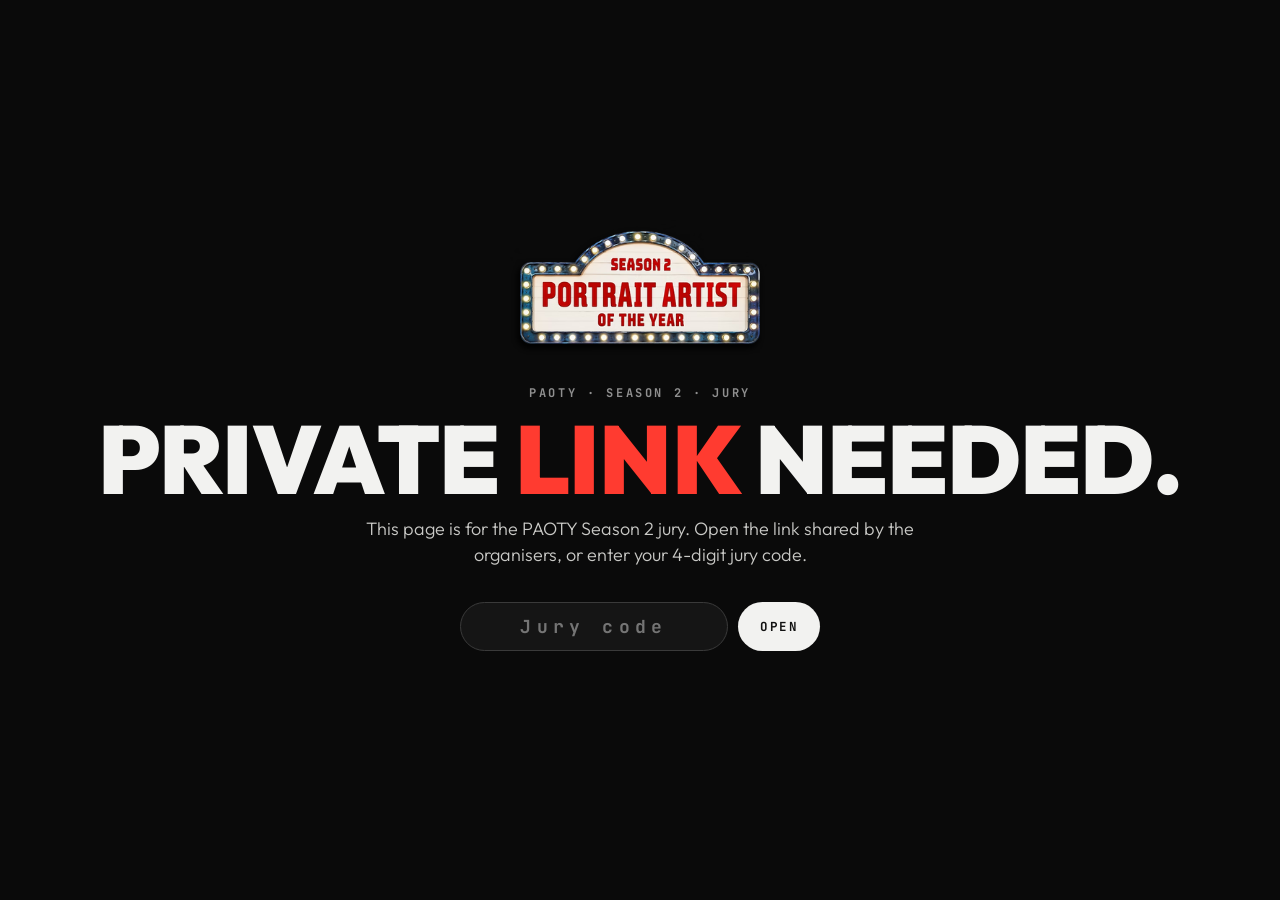
==== commit 5123dbf4: "Permanent juror reset, read-only polling, code entry box Co-Authored-By: Claude Opus 5.5 <noreply@an" ====
--- a/index.html
+++ b/index.html
@@ -22,7 +22,12 @@
   <img class="logo" src="logo.png" alt="Portrait Artist of the Year — Season 2">
   <div class="eyebrow">PAOTY · Season 2 · Jury</div>
   <h1>Private <em>link</em> needed.</h1>
-  <p>This page is for the PAOTY Season 2 jury. Please open the personal link shared with you by the organisers.</p>
+  <p>This page is for the PAOTY Season 2 jury. Open the link shared by the organisers, or enter your 4-digit jury code.</p>
+  <form class="code-form" id="code-form">
+    <input id="code-in" inputmode="numeric" autocomplete="off" maxlength="8" placeholder="Jury code" aria-label="Jury code">
+    <button class="btn" type="submit">Open</button>
+  </form>
+  <div class="code-err" id="code-err"></div>
 </section>
 
 <!-- Who's judging? -->
--- a/styles.css
+++ b/styles.css
@@ -302,3 +302,9 @@
   .toolbar { padding: 14px 0; }
 }
 @media (prefers-reduced-motion: reduce) { * { transition: none !important; animation: none !important; } }
+
+.code-form { display: flex; gap: 10px; width: min(360px, 100%); }
+.code-form input { flex: 1; min-width: 0; background: var(--panel); border: 1px solid var(--rule-2); border-radius: 999px; padding: 12px 18px; text-align: center; font: 700 18px var(--mono); letter-spacing: .3em; outline: 0; }
+.code-form input:focus { border-color: var(--accent); }
+.code-form .btn { width: auto; padding: 12px 22px; }
+.code-err { min-height: 1.4em; font: 12px var(--mono); color: var(--accent); }
